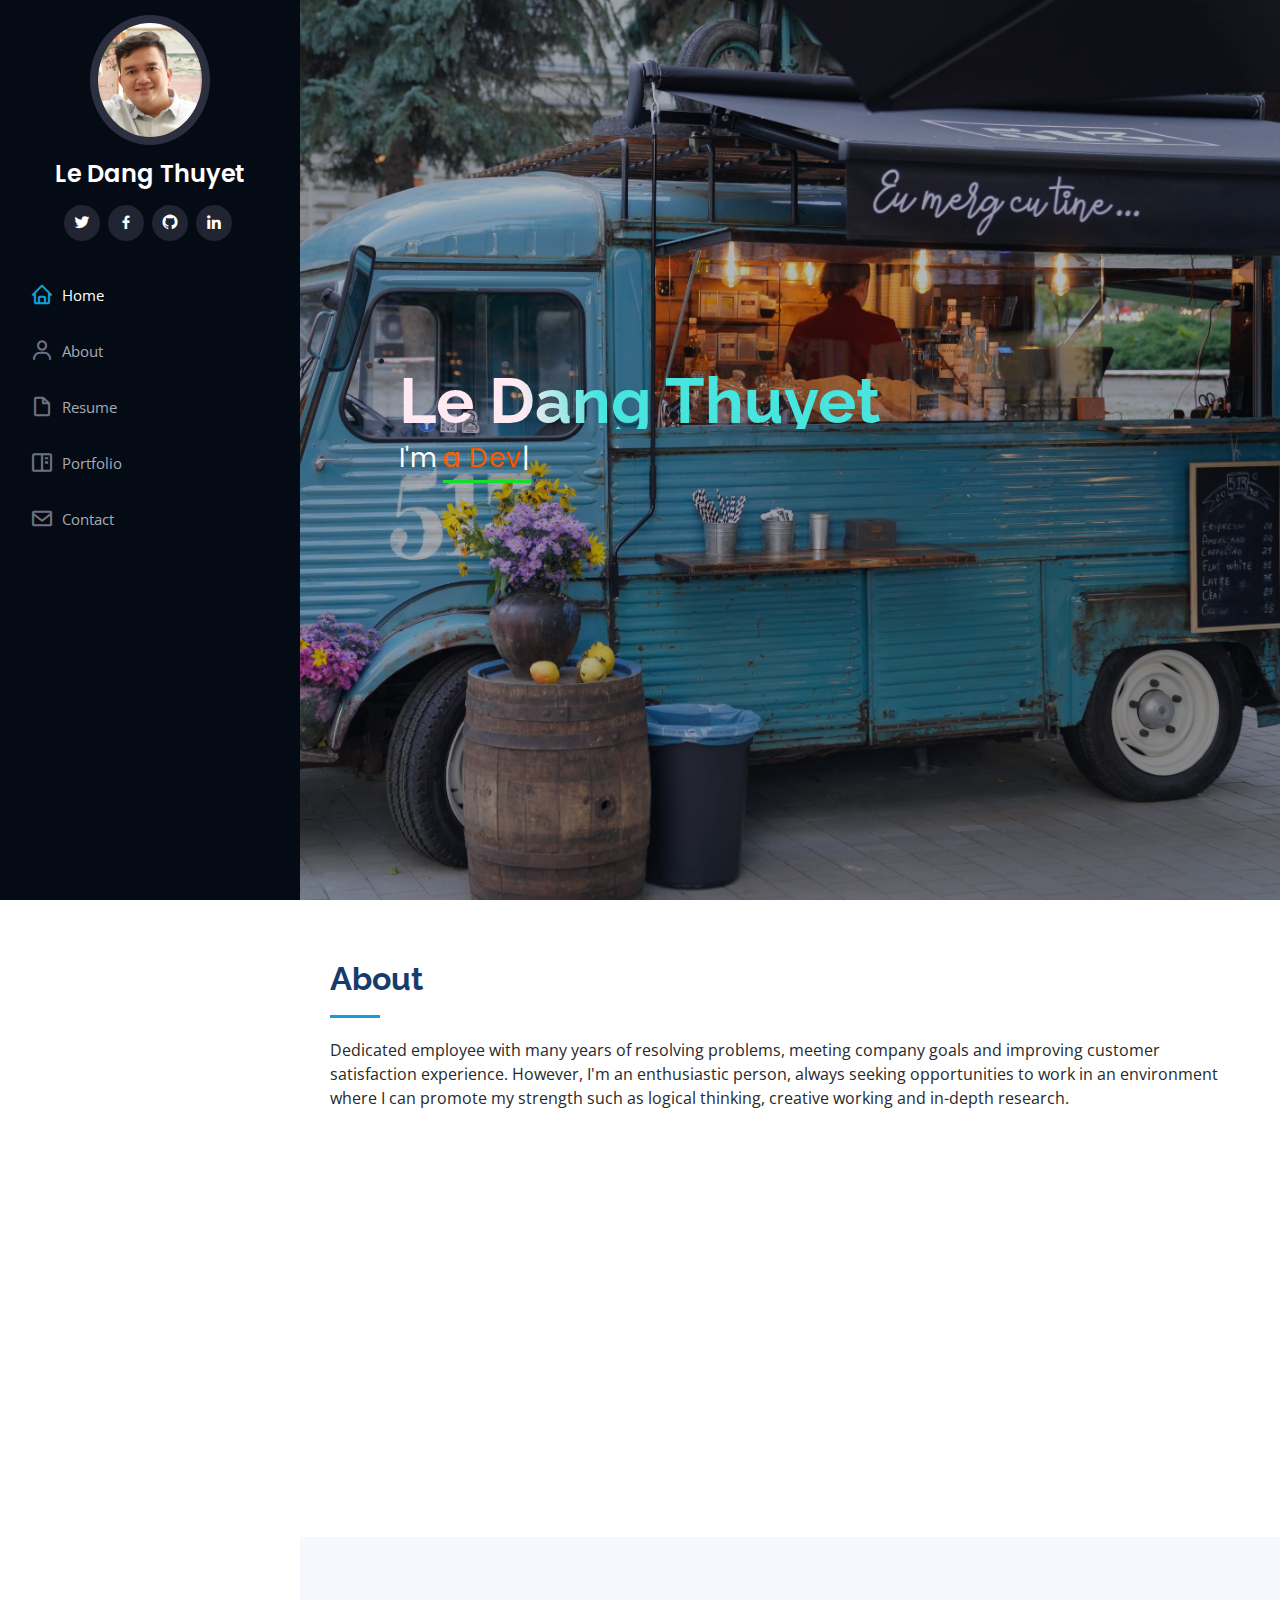
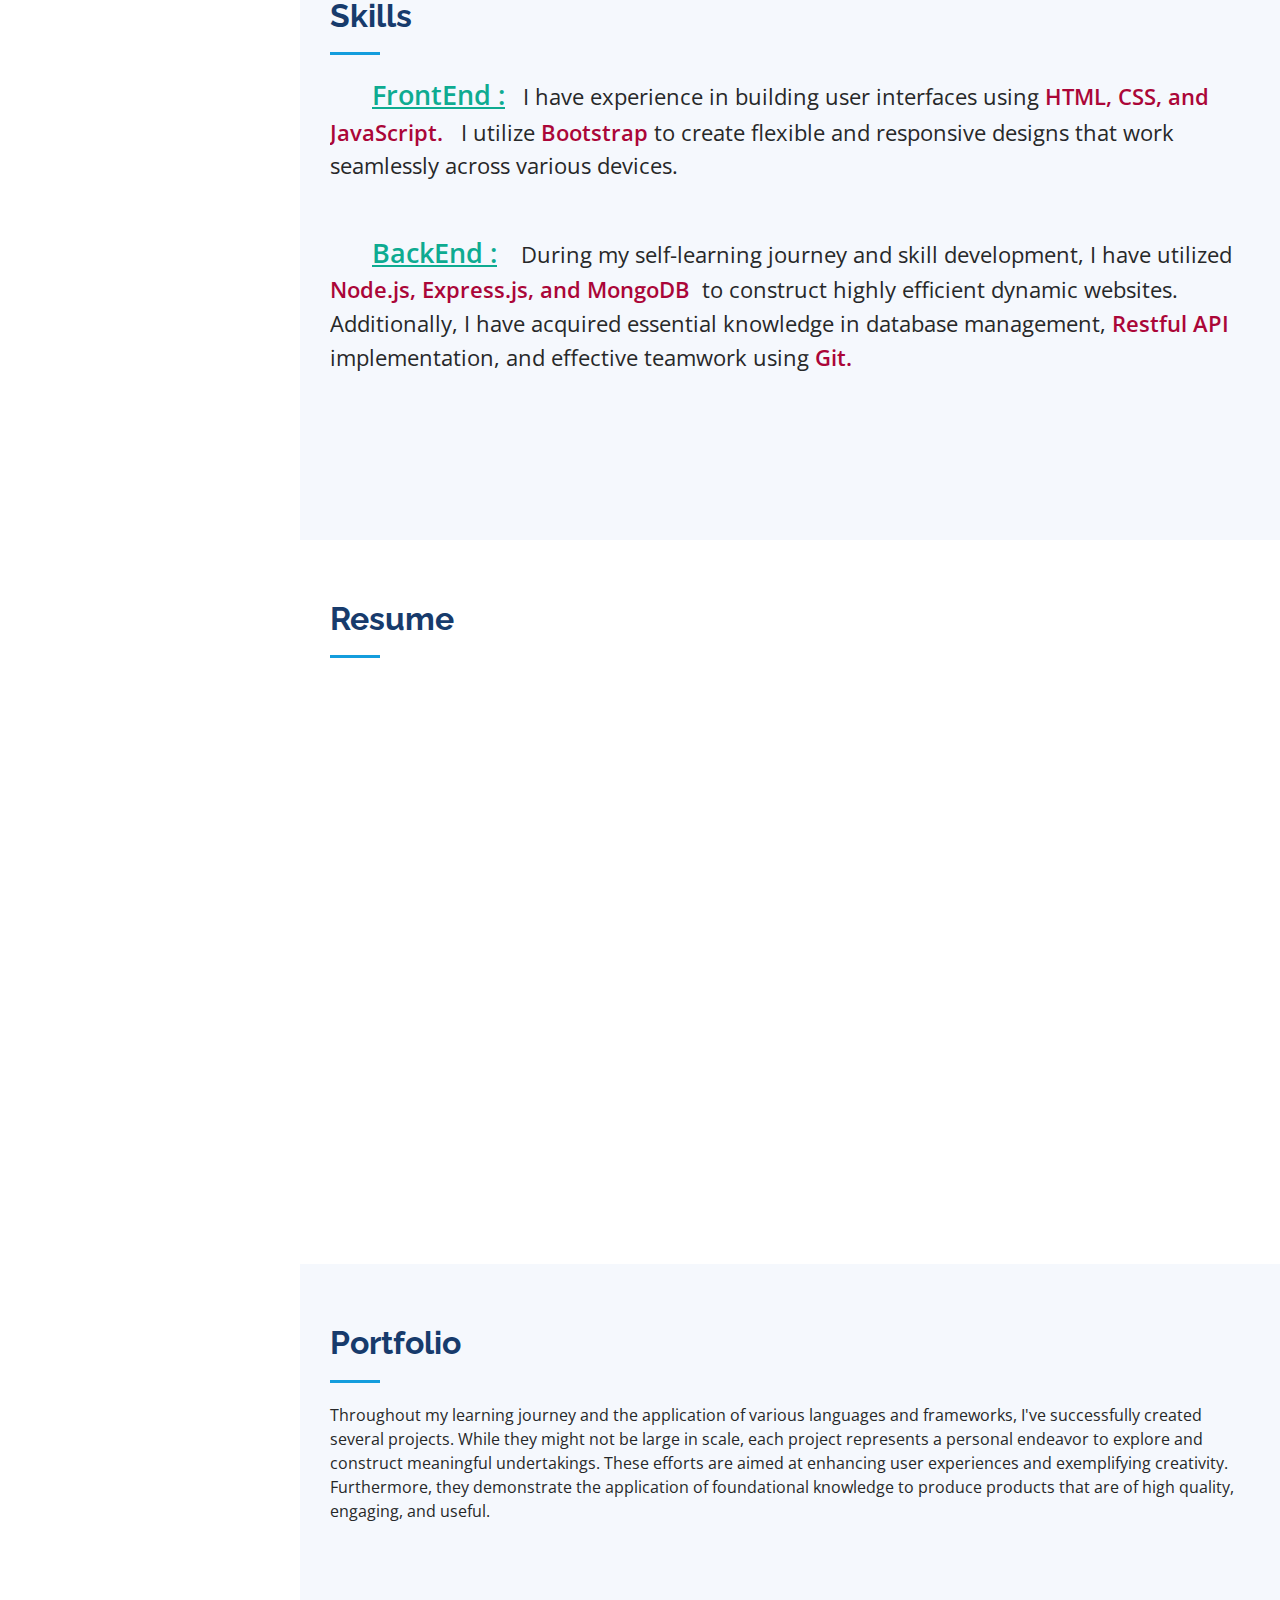
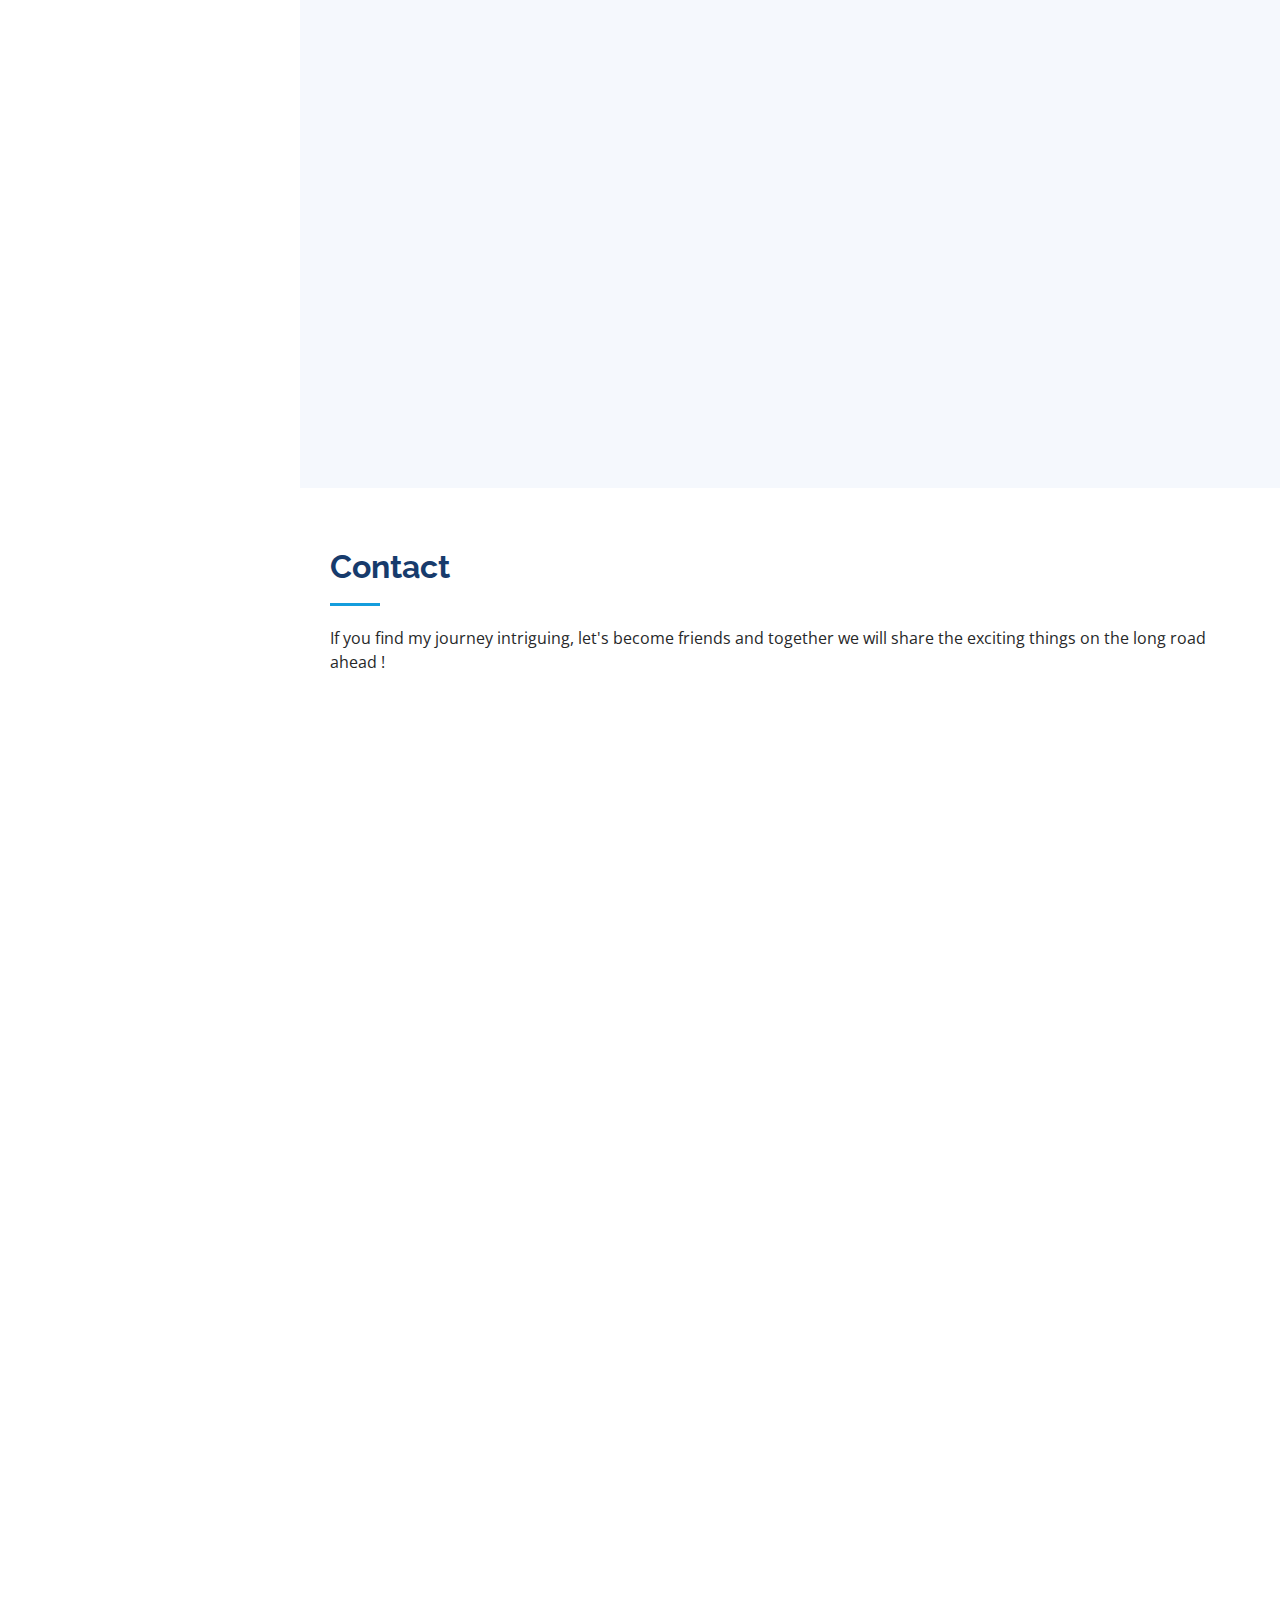
==== index.html @ c0cddb8e "Sửa lại chính tả, format About" ====
<!DOCTYPE html>
<html lang="en">
    <head>
        <meta charset="utf-8" />
        <meta content="width=device-width, initial-scale=1.0" name="viewport" />

        <title>Thuyet Le portfolio</title>
        <meta content="" name="description" />
        <meta content="" name="keywords" />

        <!-- Favicons -->
        <link href="assets/img/favicon.png" rel="icon" />
        <link href="assets/img/apple-touch-icon.png" rel="apple-touch-icon" />

        <!-- Google Fonts -->
        <link
            href="https://fonts.googleapis.com/css?family=Open+Sans:300,300i,400,400i,600,600i,700,700i|Raleway:300,300i,400,400i,500,500i,600,600i,700,700i|Poppins:300,300i,400,400i,500,500i,600,600i,700,700i"
            rel="stylesheet"
        />

        <!-- Vendor CSS Files -->
        <link href="assets/vendor/aos/aos.css" rel="stylesheet" />
        <link
            href="assets/vendor/bootstrap/css/bootstrap.min.css"
            rel="stylesheet"
        />
        <link
            href="assets/vendor/bootstrap-icons/bootstrap-icons.css"
            rel="stylesheet"
        />
        <link
            href="assets/vendor/boxicons/css/boxicons.min.css"
            rel="stylesheet"
        />
        <link
            href="assets/vendor/glightbox/css/glightbox.min.css"
            rel="stylesheet"
        />
        <link
            href="assets/vendor/swiper/swiper-bundle.min.css"
            rel="stylesheet"
        />

        <!-- Template Main CSS File -->
        <link href="assets/css/style.css" rel="stylesheet" />
        <link href="assets/css/addStyle.css" rel="stylesheet" />

        <!-- CSS -->
        <style>           
            .highlight {
                color: rgb(171, 6, 56) !important;
            }
            .highlight-1 {
                color: rgb(14,   171, 145) !important;
                font-size: 1.7rem;
                font-weight: 600;
                text-decoration: underline;
            }
            .highlight-2 {
                color: rgb(14, 171, 145) !important;
                font-weight: 600;
            }
            .title {                
                color: transparent !important;       
                background-color: #ffeaf1 !important; 
                background-image: linear-gradient(78deg, #ffeaf1 26%, #47e5de 42%) !important; 
                background-clip: text !important; 
                -webkit-background-clip: text !important;   
            }
            .sub-title {
                color: #f75802 !important;  
            }           
            y
            
            .reward {
                color: rgb(14, 171, 145) !important;
            }
    
        </style>

        <!-- ===================================================
    </head>

    <body>
        <!- ======= Mobile nav toggle button ======= -->
        <i class="bi bi-list mobile-nav-toggle d-xl-none"></i>

        <!-- ======= Header ======= -->
        <header id="header">
            <div class="d-flex flex-column">
                <div class="profile">
                    <img
                        src="./assets/img/thuyet_avatar.png"
                        alt=""
                        class="img-fluid rounded-circle"
                    />
                    <h1 class="text-light">
                        <a href="index.html">Le Dang Thuyet</a>
                    </h1>
                    <div class="social-links mt-3 text-center">
                        <a href="#" class="twitter"
                            ><i class="bx bxl-twitter"></i
                        ></a>
                        <a href="https://www.facebook.com/ThuyetLeX1bkdn" class="facebook"
                            ><i class="bx bxl-facebook"></i
                        ></a>                       
                        <a href="https://github.com/Thuyetle1993" class="github"
                        > <i class="bx bxl-github"></i>                            
                        </a>

                        <a href="#" class="linkedin"
                            ><i class="bx bxl-linkedin"></i
                        ></a>
                    </div>
                </div>

                <nav id="navbar" class="nav-menu navbar">
                    <ul>
                        <li>
                            <a href="#hero" class="nav-link scrollto active"
                                ><i class="bx bx-home"></i> <span>Home</span></a
                            >
                        </li>
                        <li>
                            <a href="#about" class="nav-link scrollto"
                                ><i class="bx bx-user"></i>
                                <span>About</span></a
                            >
                        </li>
                        <li>
                            <a href="#resume" class="nav-link scrollto"
                                ><i class="bx bx-file-blank"></i>
                                <span>Resume</span></a
                            >
                        </li>
                        <li>
                            <a href="#portfolio" class="nav-link scrollto"
                                ><i class="bx bx-book-content"></i>
                                <span>Portfolio</span></a
                            >
                        </li>
                        <li>
                            <a href="#contact" class="nav-link scrollto"
                                ><i class="bx bx-envelope"></i>
                                <span>Contact</span></a
                            >
                        </li>
                    </ul>
                </nav>
                <!-- .nav-menu -->
            </div>
        </header>
        <!-- End Header -->

        <!-- ======= Hero Section ======= -->
        <section
            id="hero"
            class="d-flex flex-column justify-content-center align-items-center"
        >
            <div class="hero-container" data-aos="fade-in">
                <h1 class="title">Le Dang Thuyet</h1>
                <p>
                    I'm
                    <span
                        class="typed sub-title"
                        data-typed-items="a Developer, an Engineer, an Investor"
                    ></span>
                </p>
            </div>
        </section>
        <!-- End Hero -->

        <main id="main">
            <!-- ======= About Section ======= -->
            <section id="about" class="about">
                <div class="container">
                    <div class="section-title">
                        <h2>About</h2>
                        <p>
                            Dedicated employee with many years of resolving
                            problems, meeting company goals and improving
                            customer satisfaction experience. However, I'm an
                            enthusiastic person, always seeking opportunities to
                            work in an environment where I can promote my
                            strength such as logical thinking, creative working
                            and in-depth research.
                        </p>
                    </div>

                    <div class="row">
                        <div class="col-lg-4" data-aos="fade-right">
                            <img
                                src="./assets/img/thuyet_avar3.jpg"
                                class="img-fluid"
                                alt=""
                            />
                        </div>
                        <div
                            class="col-lg-8 pt-4 pt-lg-0 content"
                            data-aos="fade-left"
                        >
                            <h3>Web Developer</h3>                            
                            <div class="row">
                                <div class="col-lg-6">
                                    <ul>
                                        <li>
                                            <i class="bi bi-chevron-right"></i>
                                            <strong>Birthday:</strong>
                                            <span>25 February 1993</span>
                                        </li>                                       
                                        <li>
                                            <i class="bi bi-chevron-right"></i>
                                            <strong>Phone:</strong>
                                            <span>+84 793668533</span>
                                        </li>
                                        <li>
                                            <i class="bi bi-chevron-right"></i>
                                            <strong>City:</strong>
                                            <span>Da Nang, Vietnam</span>
                                        </li>
                                    </ul>
                                </div>
                                <div class="col-lg-6">
                                    <ul>
                                        <li>
                                            <i class="bi bi-chevron-right"></i>
                                            <strong>Age:</strong>
                                            <span>30</span>
                                        </li>
                                        <li>
                                            <i class="bi bi-chevron-right"></i>
                                            <strong>Degree:</strong>
                                            <span>Engineer</span>
                                        </li>
                                        <li>
                                            <i class="bi bi-chevron-right"></i>
                                            <strong>Email</strong>
                                            <span>ledangthuyet@gmail.com</span>
                                        </li>                                        
                                    </ul>
                                </div>
                            </div>
                            <p>                                   
                                <span class="long-space"></span> I am a web programmer with creative skills and solid expertise. I have built numerous visually appealing and interactive web projects using HTML, CSS, JavaScript, and frameworks like Bootstrap. I also have experience with Node with ExpressJs in the MVC architecture  to construct backend systems. I prioritize user experience, performance, and security. Additionally, I possess teamwork abilities, logical thinking, and problem-solving skills
                            </p>                           
                        </div>
                    </div>
                </div>
            </section>
            <!-- End About Section -->           

            <!-- ======= Skills Section ======= -->
            <section id="skills" class="skills section-bg">
                <div class="container">
                    <div class="section-title">
                        <h2>Skills</h2>
                        <pre class="paragraph">       <span class="highlight-1">FrontEnd :</span>   I have experience in building user interfaces using <span class="highlight">HTML, CSS, and JavaScript.</span>   I utilize <span class="highlight">Bootstrap</span> to create flexible and responsive designs that work seamlessly across various devices.
                        </pre>
                        <div></div>
                        <pre class="paragraph">       <span class="highlight-1">BackEnd :</span>    During my self-learning journey and skill development, I have utilized <span class="highlight">Node.js, Express.js, and MongoDB</span>  to construct highly efficient dynamic websites. Additionally, I have acquired essential knowledge in database management, <span class="highlight">Restful API</span> implementation, and effective teamwork using <span class="highlight">Git.</span>
                        </pre>
                    </div>
                    <div class="row skills-content">
                        <div class="col-lg-12 d-flex justify-content-center " data-aos="fade-up">
                            <div class="col-md-10 col-lg-12 d-flex justify-content-center gap-3"><a href="https://www.cprogramming.com/" target="_blank" rel="noreferrer"> <img src="https://raw.githubusercontent.com/devicons/devicon/master/icons/c/c-original.svg" alt="c" width="40" height="40"/> </a> <a href="https://www.w3schools.com/css/" target="_blank" rel="noreferrer"> <img src="https://raw.githubusercontent.com/devicons/devicon/master/icons/css3/css3-original-wordmark.svg" alt="css3" width="40" height="40"/> </a> <a href="https://www.w3.org/html/" target="_blank" rel="noreferrer"> <img src="https://raw.githubusercontent.com/devicons/devicon/master/icons/html5/html5-original-wordmark.svg" alt="html5" width="40" height="40"/> </a> <a href="https://developer.mozilla.org/en-US/docs/Web/JavaScript" target="_blank" rel="noreferrer"> <img src="https://raw.githubusercontent.com/devicons/devicon/master/icons/javascript/javascript-original.svg" alt="javascript" width="40" height="40"/> </a> <a href="https://www.mongodb.com/" target="_blank" rel="noreferrer"> <img src="https://raw.githubusercontent.com/devicons/devicon/master/icons/mongodb/mongodb-original-wordmark.svg" alt="mongodb" width="40" height="40"/> </a> <a href="https://nodejs.org" target="_blank" rel="noreferrer"> <img src="https://raw.githubusercontent.com/devicons/devicon/master/icons/nodejs/nodejs-original-wordmark.svg" alt="nodejs" width="40" height="40"/> </a> <a href="https://www.python.org" target="_blank" rel="noreferrer"> <img src="https://raw.githubusercontent.com/devicons/devicon/master/icons/python/python-original.svg" alt="python" width="40" height="40"/> </a> <a href="https://www.typescriptlang.org/" target="_blank" rel="noreferrer"> <img src="https://raw.githubusercontent.com/devicons/devicon/master/icons/typescript/typescript-original.svg" alt="typescript" width="40" height="40"/> </a>    </div>                        
                             
                        </div>
                    </div>                    
                </div>
            </section>
            <!-- End Skills Section -->

            <!-- ======= Resume Section ======= -->
            <section id="resume" class="resume">
                <div class="container">
                    <div class="section-title">
                        <h2>Resume</h2>                        
                    </div>

                    <div class="row">
                        <div class="col-lg-6" data-aos="fade-up">
                            <h3 class="resume-title">Sumary</h3>                         

                            <h3 class="resume-title">Education</h3>
                            <div class="resume-item">
                                <h4>
                                    Civil Engineering Degree.
                                </h4>
                                <h5>2011 - 2016</h5>
                                <p>
                                    <em
                                        >Danang University of Technology, Danang, Vietnam</em
                                    >
                                </p>
                                <p>
                                    Completed the Bachelor's program in Civil Engineering with a <span class="highlight">GPA : 3.2/4</span> , achieving a Good ranking.
                                </p>
                            </div>
                            <div class="resume-item">
                                <h4>
                                    English :  Equivalent to <span class="highlight-2">TOEIC Band Score 700.</span>
                                </h4>                   
                            </div>
                        </div>
                        <div
                            class="col-lg-6"
                            data-aos="fade-up"
                            data-aos-delay="100"
                        >
                            <h3 class="resume-title">
                                Professional Experience
                            </h3>
                            <div class="resume-item">
                                <h4>Senior Building Engineer Supervisor.</h4>
                                <h5>Hoiana Resort and Hotels.</h5>
                                <h5>2019 - Present</h5>
                                <p><em>Hoian, Quang Nam </em></p>
                                <ul>
                                    <li>
                                        Job position : Team Leader
                                    </li>
                                    <li>
                                        Size of members : Team leader: 1, Members : 6.
                                    <li>
                                        Reducing the operation cost ( manpower, materials), saving for hotels hundreds milions VND a year.
                                    </li>                                    
                                </ul>
                            </div>
                            <div class="resume-item">
                                <h4 class="reward">Honors & Awards</h4>                                
                                <ul>
                                    <li>
                                        <span class="highlight-2">Hoiana - 2020</span> : Employee of the Year - Engineer Department.
                                    </li>
                                    <li>
                                        <span class="highlight-2">FDC - CTC group - 2012</span>  : Best Employee of the Year - Equipment Department.
                                    </li>
                                                                      
                                </ul>
                            </div>
                                                        
                        </div>
                    </div>
                </div>
            </section>
            <!-- End Resume Section -->

            <!-- ======= Portfolio Section ======= -->
            <section id="portfolio" class="portfolio section-bg">
                <div class="container">
                    <div class="section-title">
                        <h2>Portfolio</h2>
                        <p>                            
                            Throughout my learning journey and the application of various languages and frameworks, I've successfully created several projects. While they might not be large in scale, each project represents a personal endeavor to explore and construct meaningful undertakings. These efforts are aimed at enhancing user experiences and exemplifying creativity. Furthermore, they demonstrate the application of foundational knowledge to produce products that are of high quality, engaging, and useful.
                        </p>
                    </div>

                    <div class="row" data-aos="fade-up">
                        <div class="col-lg-12 d-flex justify-content-center">
                            <ul id="portfolio-flters">
                                <li data-filter="*" class="filter-active">
                                    All
                                </li>
                                <li data-filter=".filter-web">Web</li>
                                <li data-filter=".filter-app">App</li>                                
                            </ul>
                        </div>
                    </div>
                    <!-- ==== Các dự án =====-->

                    <div
                        class="row portfolio-container"
                        data-aos="fade-up"
                        data-aos-delay="100"
                    >                       
                        <!-- ==== Web =====-->
                        <!-- ==== My Courses =====-->
                        <div
                            class="col-lg-4 col-md-6 portfolio-item filter-web"
                        >
                            <div class="portfolio-wrap">
                                <img
                                    src="./assets/img/portfolio/myCoures_1.png"
                                    class="img-fluid"
                                    alt="myCourses"
                                />
                                <div class="portfolio-links">
                                    <a
                                        href="./assets/img/portfolio/myCoures_1.png"
                                        data-gallery="portfolioGallery"
                                        class="portfolio-lightbox"
                                        title="My Courses"
                                        ><i class="bx bx-plus"></i
                                    ></a>
                                    <a
                                        href="./portfolio/myCourses.html"
                                        title="More Details"
                                        ><i class="bx bx-link"></i
                                    ></a>
                                </div>
                            </div>
                        </div>
                        <!-- ==== My Landing Page =====-->
                        <div
                            class="col-lg-4 col-md-6 portfolio-item filter-web"
                        >
                            <div class="portfolio-wrap">
                                <img
                                    src="./assets/img/portfolio/Landingpage_1.png"
                                    class="img-fluid"
                                    alt=""
                                />
                                <div class="portfolio-links">
                                    <a
                                        href="./assets/img/portfolio/Landingpage_1.png"
                                        data-gallery="portfolioGallery"
                                        class="portfolio-lightbox"
                                        title="My Landing Page"
                                        ><i class="bx bx-plus"></i
                                    ></a>
                                    <a
                                        href="./portfolio/landing_page.html"
                                        title="More Details"
                                        ><i class="bx bx-link"></i
                                    ></a>
                                </div>
                            </div>
                        </div>
                      
                        <!-- ==== My Portfolio =====-->
                        <div
                            class="col-lg-4 col-md-6 portfolio-item filter-web"
                        >
                            <div class="portfolio-wrap">
                                <img
                                    src="./assets/img/portfolio/Portfolio_thumb.png" 
                                    class="img-fluid"
                                    alt=""
                                />
                                <div class="portfolio-links">
                                    <a
                                        href="./assets/img/portfolio/Portfolio_thumb.png"
                                        data-gallery="portfolioGallery"
                                        class="portfolio-lightbox"
                                        title="My Portfolio"
                                        ><i class="bx bx-plus"></i
                                    ></a>
                                    <a
                                        href="./portfolio/myCV.html"
                                        title="More Details"
                                        ><i class="bx bx-link"></i
                                    ></a>
                                </div>
                            </div>
                        </div>                     

                        <!-- ==== Solar System =====-->                        
                        <div
                            class="col-lg-4 col-md-6 portfolio-item filter-web"
                        >
                            <div class="portfolio-wrap">
                                <img
                                    src="./assets/img/portfolio/solar_cover.png"
                                    class="img-fluid"
                                    alt=""
                                />
                                <div class="portfolio-links">
                                    <a
                                        href="./assets/img/portfolio/solar_2.png"
                                        data-gallery="portfolioGallery"
                                        class="portfolio-lightbox"
                                        title="Solar System"
                                        ><i class="bx bx-plus"></i
                                    ></a>
                                    <a
                                        href="./portfolio/solar_system.html"
                                        title="Solar System"
                                        ><i class="bx bx-link"></i
                                    ></a>
                                </div>
                            </div>
                        </div>

                                                     
                    </div>
                </div>
            </section>
            <!-- End Portfolio Section -->           

            <!-- ======= Contact Section ======= -->
            <section id="contact" class="contact">
                <div class="container">
                    <div class="section-title">
                        <h2>Contact</h2>
                        <p>
                            If you find my journey intriguing, let's become friends and together
                            we will share the exciting things on the long road ahead !
                        </p>
                    </div>

                    <div class="row" data-aos="fade-in">
                        <div class="col-lg-5 d-flex align-items-stretch">
                            <div class="info">
                                <div class="address">
                                    <i class="bi bi-geo-alt"></i>
                                    <h4>Location:</h4>
                                    <p>Cam Le, Da Nang, Viet nam</p>
                                </div>

                                <div class="email">
                                    <i class="bi bi-envelope"></i>
                                    <h4>Email:</h4>
                                    <p>ledangthuyet@gmail.com</p>
                                </div>

                                <div class="phone">
                                    <i class="bi bi-phone"></i>
                                    <h4>Call:</h4>
                                    <p>+84 822 660 358</p>
                                </div>

                                <iframe src="https://www.google.com/maps/embed?pb=!1m18!1m12!1m3!1d3834.0669583199488!2d108.1788734!3d16.0620148!2m3!1f0!2f0!3f0!3m2!1i1024!2i768!4f13.1!3m3!1m2!1s0x3142190356264cd7%3A0xc87deefcb21b78ae!2zTmfDoyBCYSBIdeG6vywgxJDDoCBO4bq1bmcgNTUwMDAw!5e0!3m2!1svi!2s!4v1693324533811!5m2!1svi!2s" width="600" height="450" style="border:0;" allowfullscreen="" loading="lazy" referrerpolicy="no-referrer-when-downgrade"></iframe>
                            </div>
                        </div>

                        <div
                            class="col-lg-7 mt-5 mt-lg-0 d-flex align-items-stretch"
                        >
                            <form
                                action="forms/contact.php"
                                method="post"
                                role="form"
                                class="php-email-form"
                            >
                                <div class="row">
                                    <div class="form-group col-md-6">
                                        <label for="name">Your Name</label>
                                        <input
                                            type="text"
                                            name="name"
                                            class="form-control"
                                            id="name"
                                            required
                                        />
                                    </div>
                                    <div class="form-group col-md-6">
                                        <label for="name">Your Email</label>
                                        <input
                                            type="email"
                                            class="form-control"
                                            name="email"
                                            id="email"
                                            required
                                        />
                                    </div>
                                </div>
                                <div class="form-group">
                                    <label for="name">Subject</label>
                                    <input
                                        type="text"
                                        class="form-control"
                                        name="subject"
                                        id="subject"
                                        required
                                    />
                                </div>
                                <div class="form-group">
                                    <label for="name">Message</label>
                                    <textarea
                                        class="form-control"
                                        name="message"
                                        rows="10"
                                        required
                                    ></textarea>
                                </div>
                                <div class="my-3">
                                    <div class="loading">Loading</div>
                                    <div class="error-message"></div>
                                    <div class="sent-message">
                                        Your message has been sent. Thank you!
                                    </div>
                                </div>
                                <div class="text-center">
                                    <button type="submit">Send Message</button>
                                </div>
                            </form>
                        </div>
                    </div>
                </div>
            </section>
            <!-- End Contact Section -->
        </main>
        <!-- End #main -->

        <!-- ======= Footer ======= -->
        <footer id="footer">
            <div class="container">                
            </div>
        </footer>
        <!-- End  Footer -->
        <!-- End #main -->
        <a
        href="#"
        class="back-to-top d-flex align-items-center justify-content-center"
        ><i class="bi bi-arrow-up-short"></i
        ></a>

        <!-- Vendor JS Files -->
        <script src="assets/vendor/purecounter/purecounter_vanilla.js"></script>
        <script src="assets/vendor/aos/aos.js"></script>
        <script src="assets/vendor/bootstrap/js/bootstrap.bundle.min.js"></script>
        <script src="assets/vendor/glightbox/js/glightbox.min.js"></script>
        <script src="assets/vendor/isotope-layout/isotope.pkgd.min.js"></script>
        <script src="assets/vendor/swiper/swiper-bundle.min.js"></script>
        <script src="assets/vendor/typed.js/typed.umd.js"></script>
        <script src="assets/vendor/waypoints/noframework.waypoints.js"></script>
        <script src="assets/vendor/php-email-form/validate.js"></script>

        <!-- Template Main JS File -->
        <script src="assets/js/main.js"></script>
    </body>
</html>
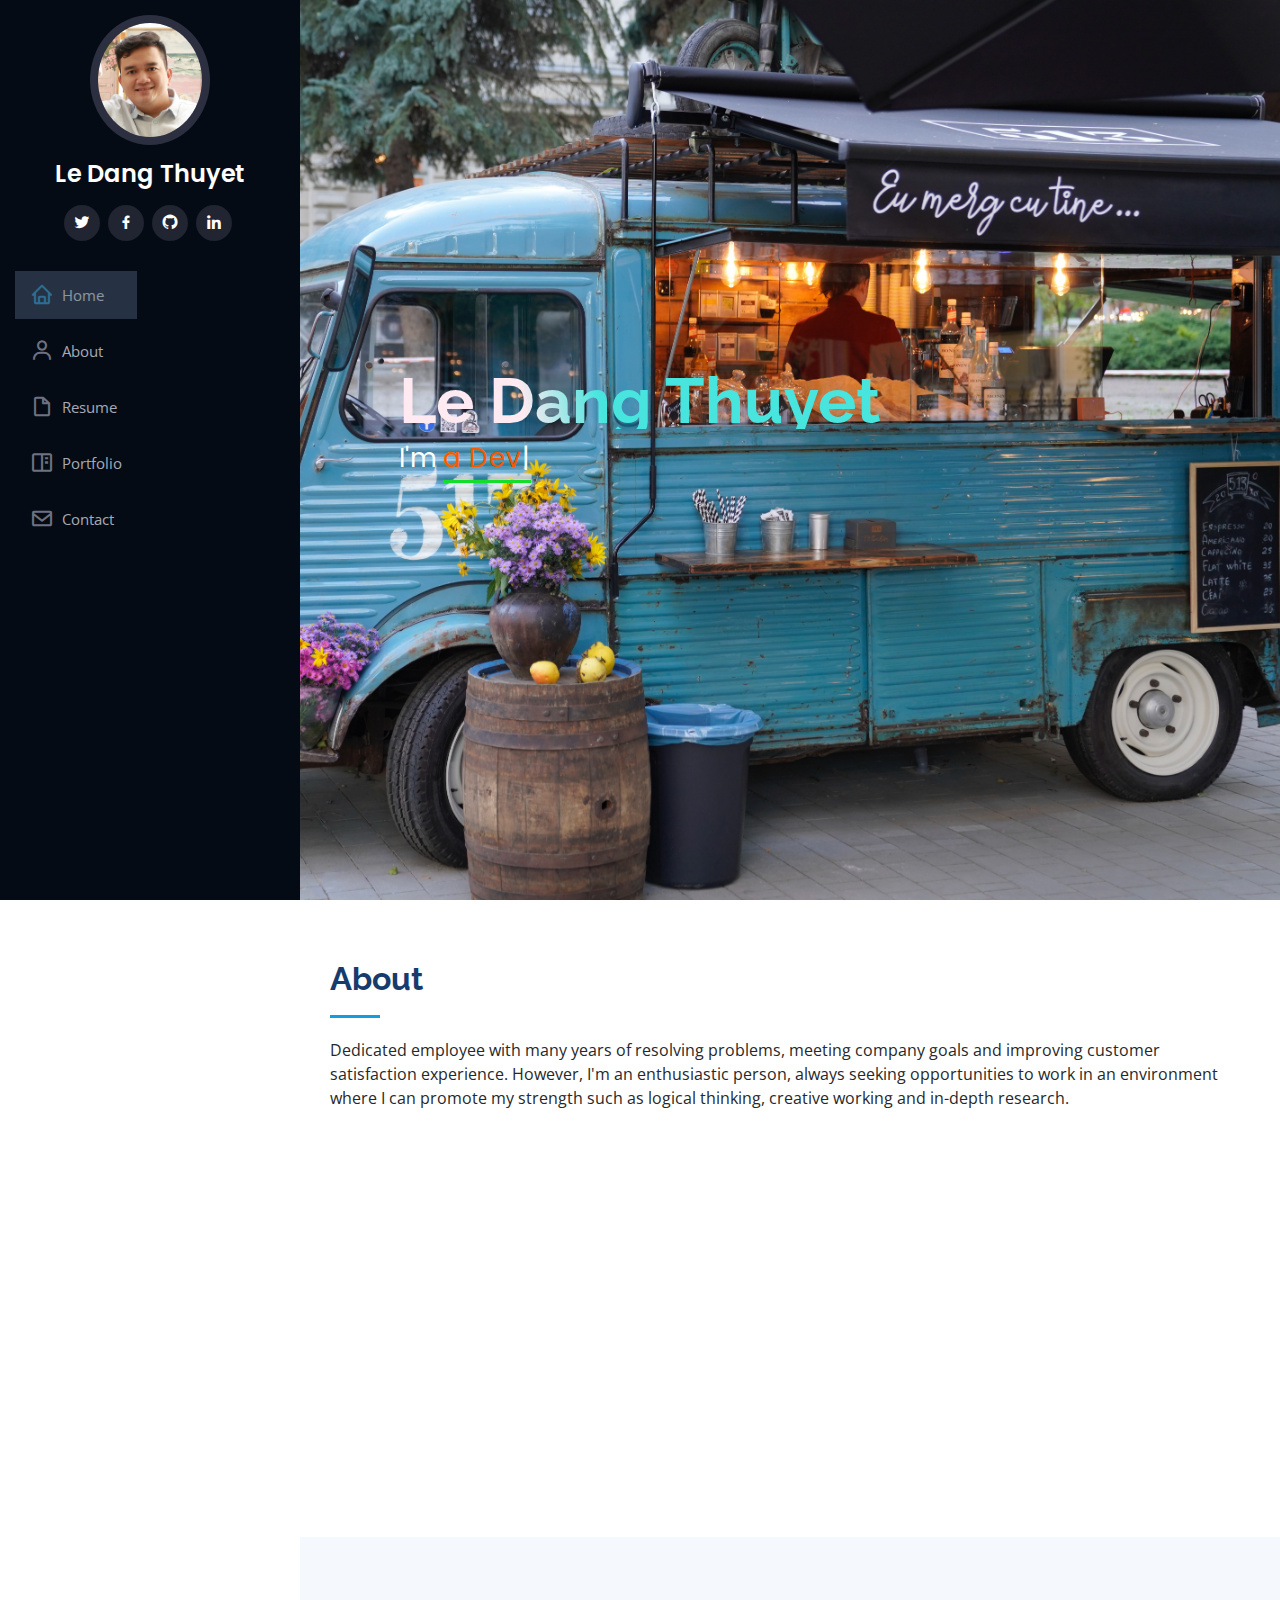
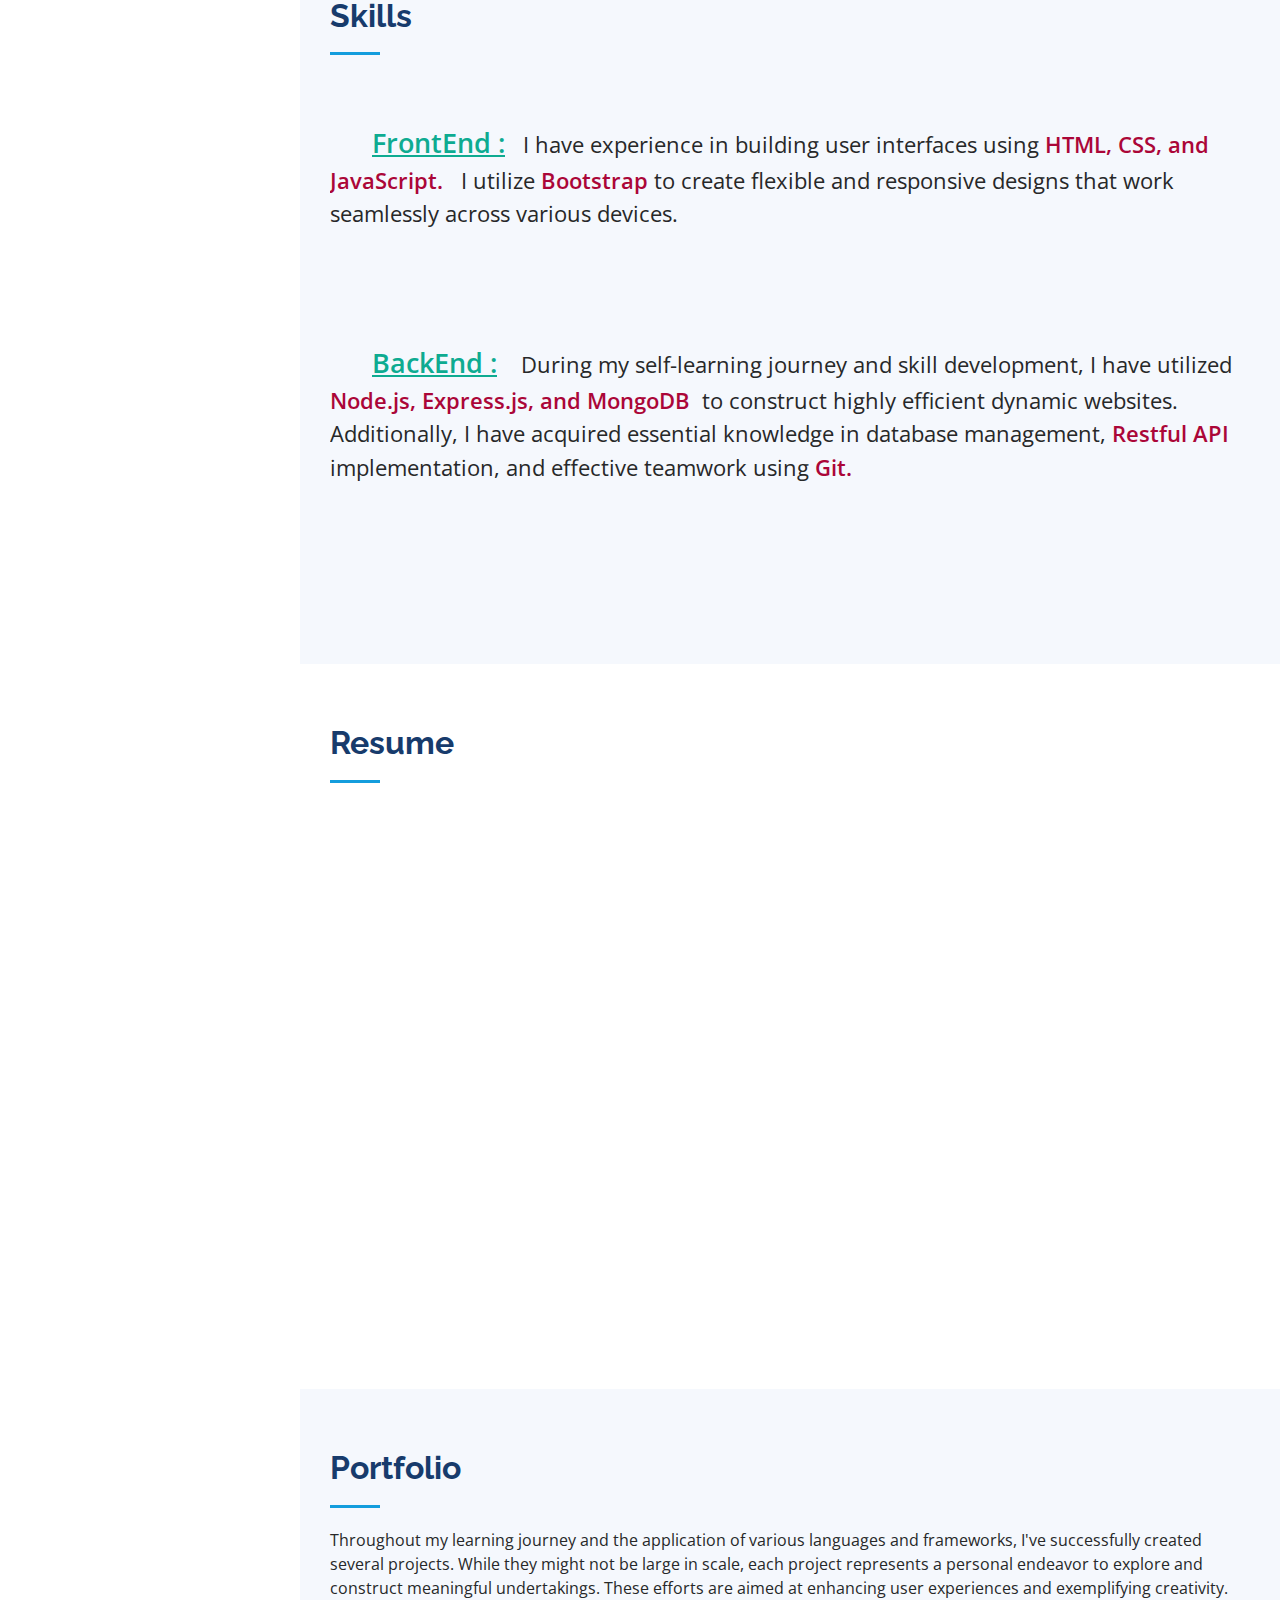
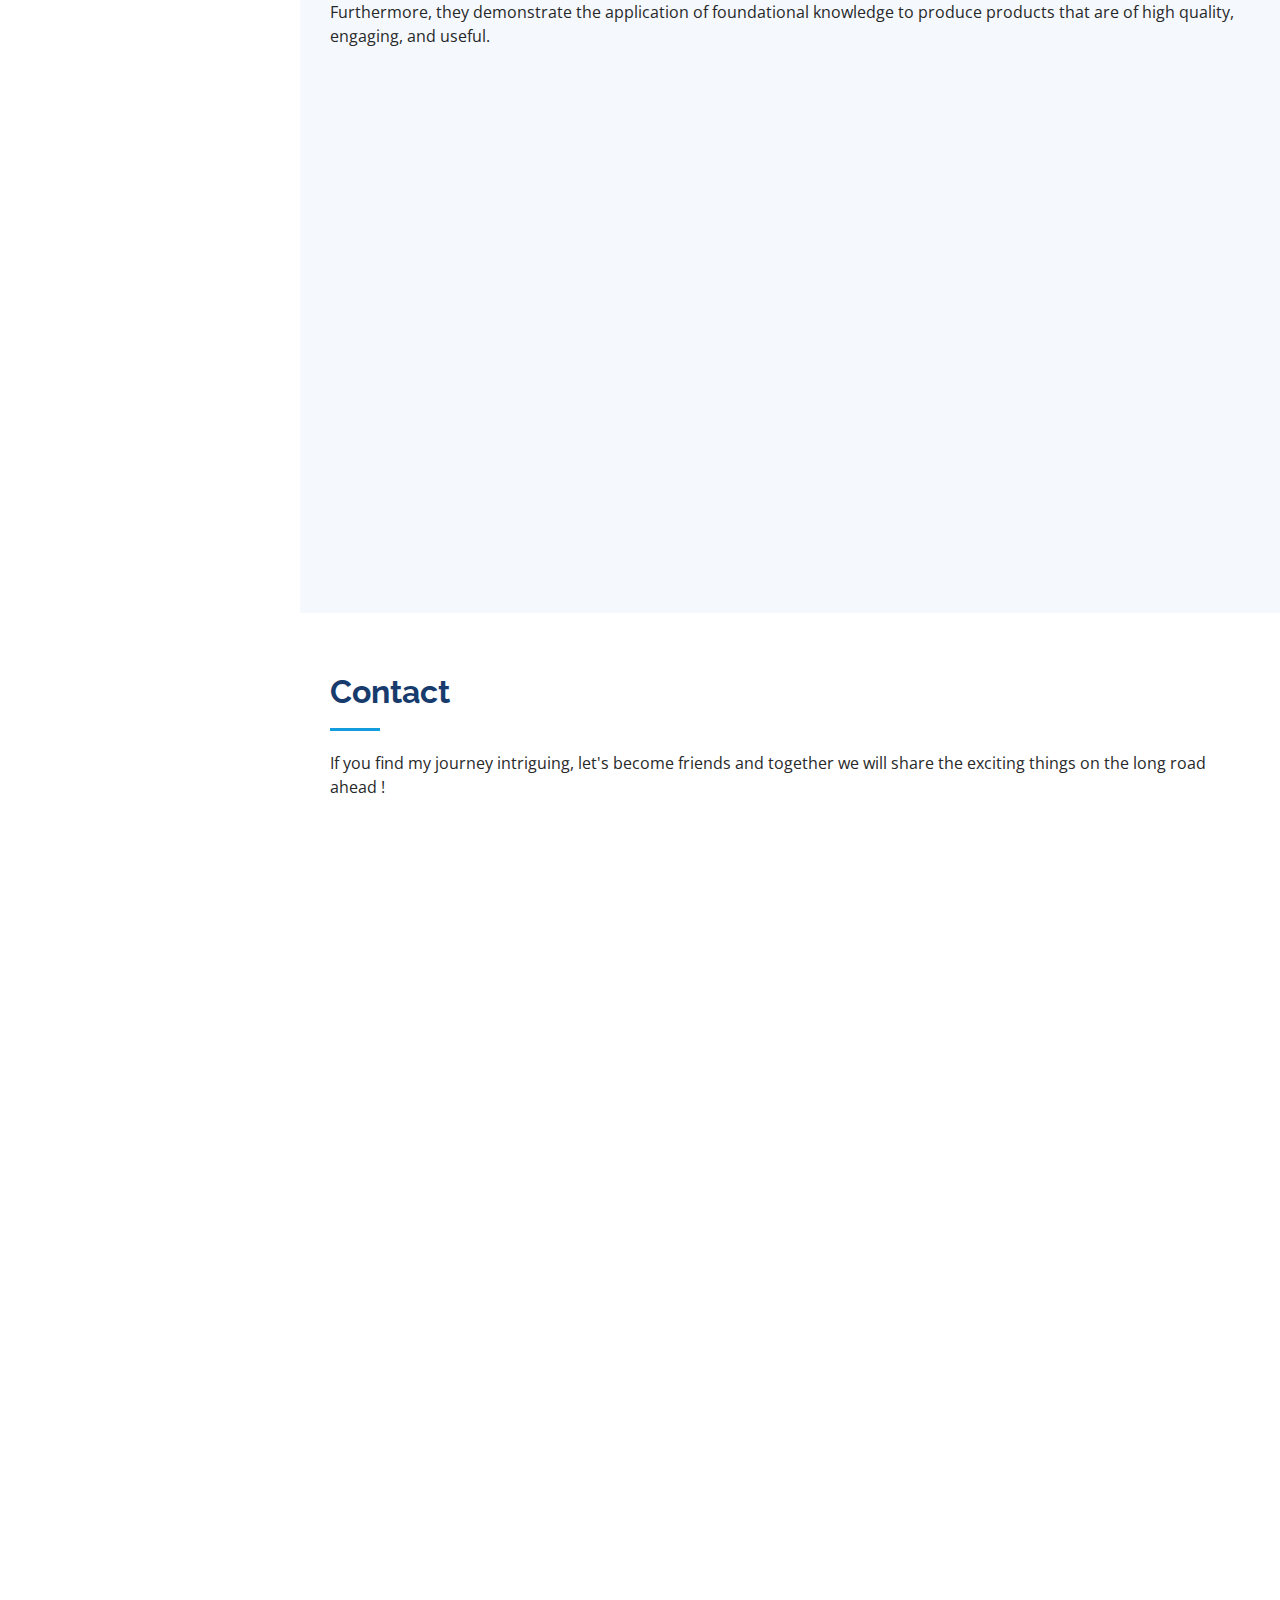
==== commit a14f5ef2: "Chinh lai hieu ung Hero" ====
--- a/index.html
+++ b/index.html
@@ -158,15 +158,15 @@
             class="d-flex flex-column justify-content-center align-items-center"
         >
             <div class="hero-container" data-aos="fade-in">
-                <h1 class="title">Le Dang Thuyet</h1>
-                <p>
+                <h1 class="title highlight-text">Le Dang Thuyet</h1>
+                <p class="highlight-text">
                     I'm
                     <span
                         class="typed sub-title"
                         data-typed-items="a Developer, an Engineer, an Investor"
                     ></span>
-                </p>
-            </div>
+                </p>                
+            </div>            
         </section>
         <!-- End Hero -->
 
@@ -254,11 +254,12 @@
                 <div class="container">
                     <div class="section-title">
                         <h2>Skills</h2>
-                        <pre class="paragraph">       <span class="highlight-1">FrontEnd :</span>   I have experience in building user interfaces using <span class="highlight">HTML, CSS, and JavaScript.</span>   I utilize <span class="highlight">Bootstrap</span> to create flexible and responsive designs that work seamlessly across various devices.
-                        </pre>
-                        <div></div>
-                        <pre class="paragraph">       <span class="highlight-1">BackEnd :</span>    During my self-learning journey and skill development, I have utilized <span class="highlight">Node.js, Express.js, and MongoDB</span>  to construct highly efficient dynamic websites. Additionally, I have acquired essential knowledge in database management, <span class="highlight">Restful API</span> implementation, and effective teamwork using <span class="highlight">Git.</span>
-                        </pre>
+                        <div class="para-block">
+                            <pre class="paragraph">       <span class="highlight-1">FrontEnd :</span>   I have experience in building user interfaces using <span class="highlight">HTML, CSS, and JavaScript.</span>   I utilize <span class="highlight">Bootstrap</span> to create flexible and responsive designs that work seamlessly across various devices.</pre>                            
+                        </div>                        
+                        <div class="para-block">
+                            <pre class="paragraph">       <span class="highlight-1">BackEnd :</span>    During my self-learning journey and skill development, I have utilized <span class="highlight">Node.js, Express.js, and MongoDB</span>  to construct highly efficient dynamic websites. Additionally, I have acquired essential knowledge in database management, <span class="highlight">Restful API</span> implementation, and effective teamwork using <span class="highlight">Git.</span></pre>                            
+                        </div>
                     </div>
                     <div class="row skills-content">
                         <div class="col-lg-12 d-flex justify-content-center " data-aos="fade-up">
--- a/assets/css/style.css
+++ b/assets/css/style.css
@@ -18,7 +18,6 @@
     font-size: 1.4rem;
     font-weight: 400;
     color: #272829;
-    white-space: pre-wrap;
 }
 
 a {
@@ -245,23 +244,34 @@
 /*--------------------------------------------------------------
 # Hero Section
 --------------------------------------------------------------*/
+/* ===== Highligh Text  ==== */
 #hero {
+    position: relative;
     width: 100%;
     height: 100vh;
     background: url("../img/coffe_car.jpg") top center;
     background-size: cover;
 }
-
-#hero:before {
+.active::before {
     content: "";
-    background: rgba(5, 13, 24, 0.3);
     position: absolute;
     bottom: 0;
     top: 0;
     left: 0;
-    right: 0;
+    width: 100%;
+    height: 100%;
+    opacity: 0.8 !important;
+    pointer-events: none;
+    background: rgba(62, 77, 98, 0.75) !important;
+    /* transition: opacity .9s ease-in !important; */
+    transition: opacity 2s cubic-bezier(0.25, 0.1, 0.25, 1) !important;
+}
+
+.highlight-text {
+    position: relative;
     z-index: 1;
 }
+/* ===== Highligh Text END ==== */
 
 #hero .hero-container {
     position: relative;
--- a/assets/css/addStyle.css
+++ b/assets/css/addStyle.css
@@ -1,5 +1,9 @@
 .btn-modify:hover {
-    background-image: linear-gradient(110deg, #16a085 30%, #3ba5d3 70% ) !important;
+    background-image: linear-gradient(
+        110deg,
+        #16a085 30%,
+        #3ba5d3 70%
+    ) !important;
     color: #fff;
     border: #16a085 solid 2px;
 }
@@ -9,7 +13,7 @@
     font-weight: 500 !important;
 }
 .long-space {
-    margin-left: 50px; 
+    margin-left: 50px;
     display: inline-block;
     color: rgb(14, 171, 145) !important;
     font-size: 1.5rem;
@@ -42,6 +46,15 @@
     background-clip: text !important;
     -webkit-background-clip: text !important;
 }
+.para-block {
+    width: 100%;
+    white-space: pre;
+    word-wrap: break-word;
+    overflow-wrap: break-word;
+}
 .paragraph {
     white-space: pre-wrap;
-}+    
+}
+
+
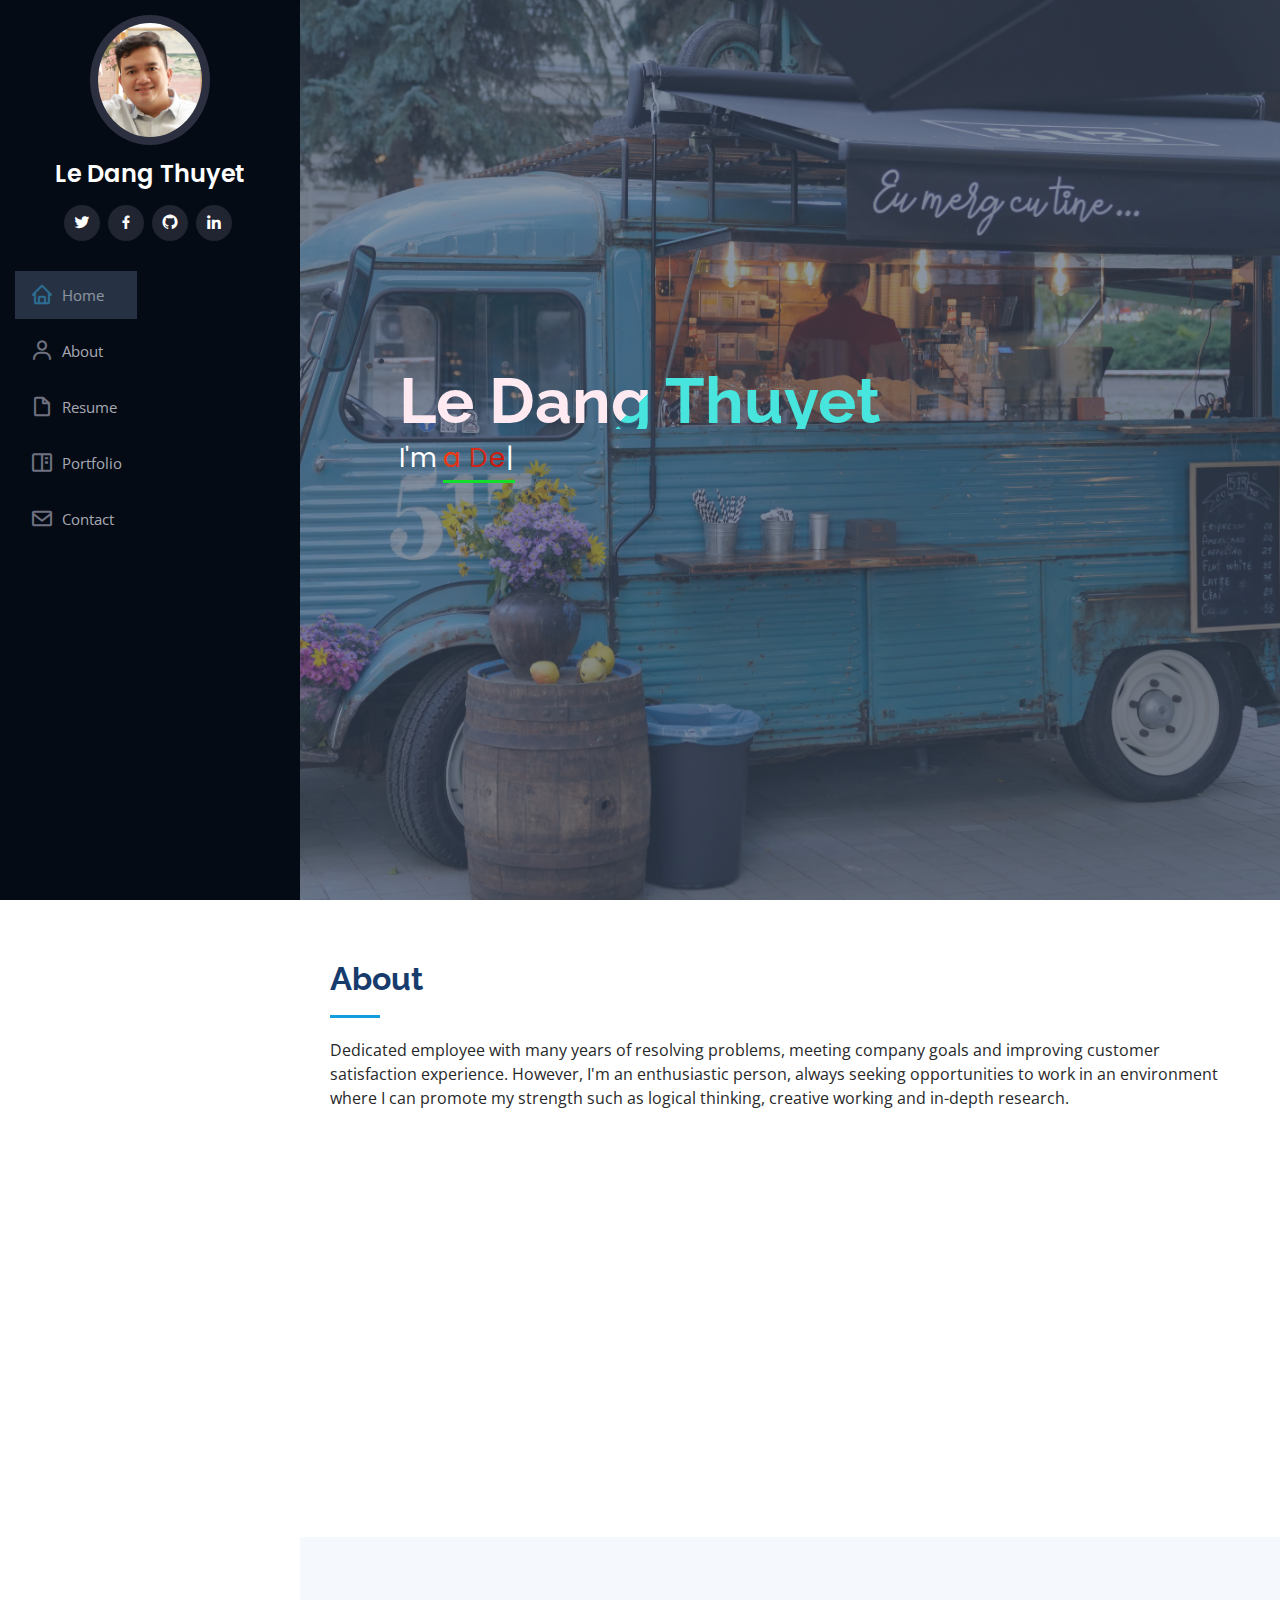
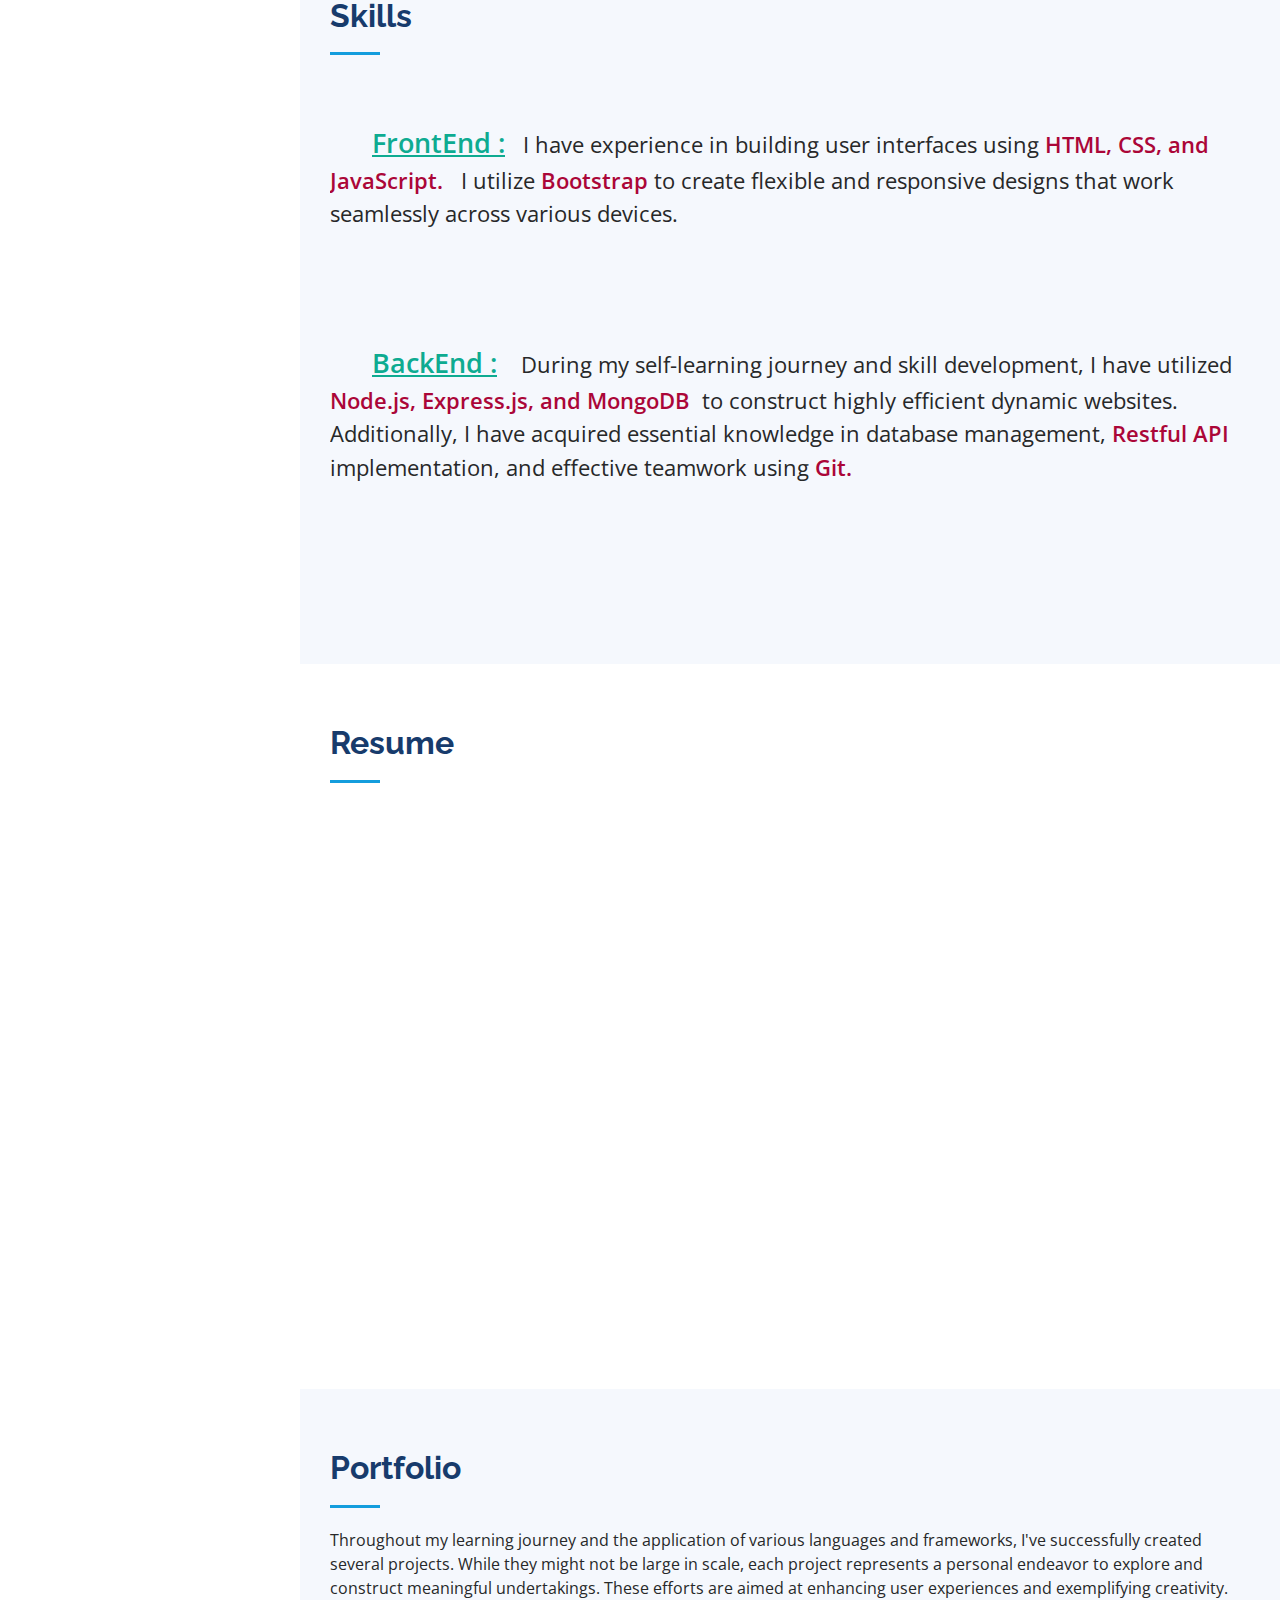
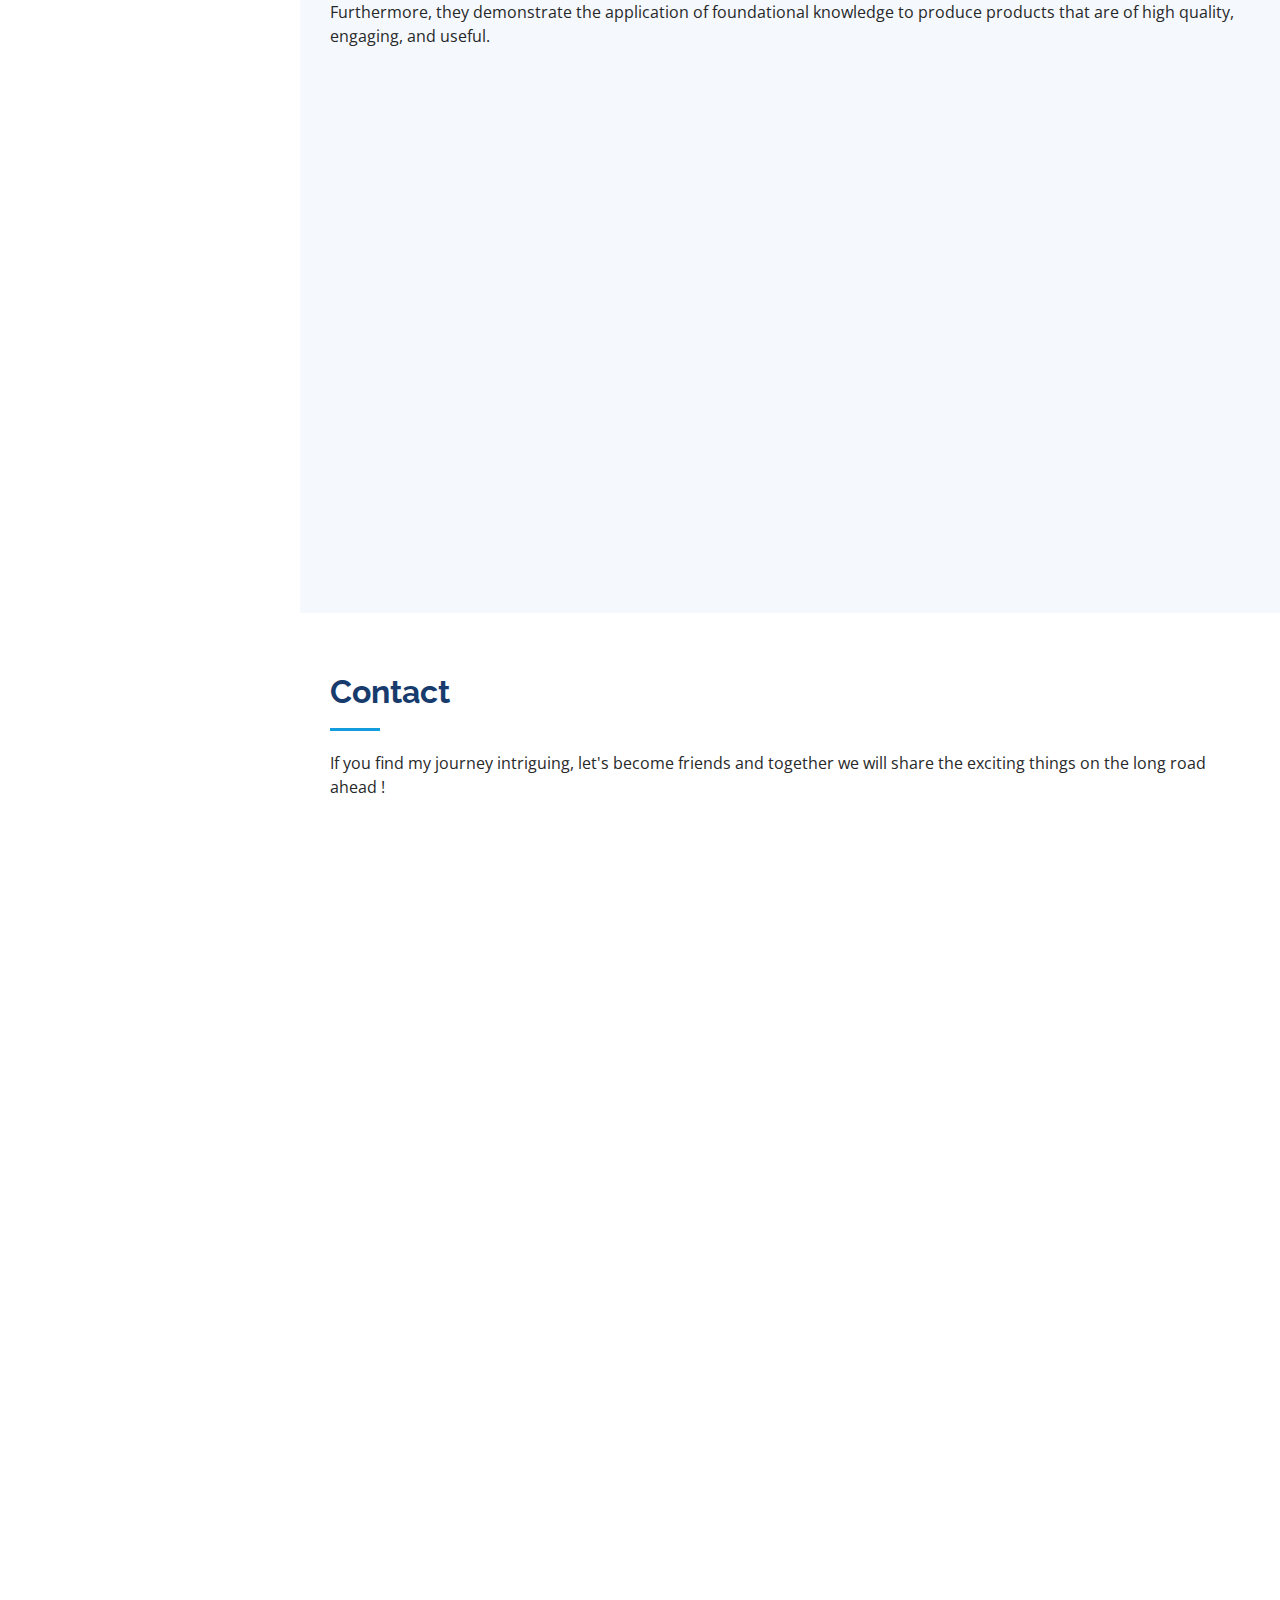
==== commit e6553b0f: "Change color Hero" ====
--- a/index.html
+++ b/index.html
@@ -63,12 +63,12 @@
             .title {                
                 color: transparent !important;       
                 background-color: #ffeaf1 !important; 
-                background-image: linear-gradient(78deg, #ffeaf1 26%, #47e5de 42%) !important; 
+                background-image: linear-gradient(135deg, #ffeaf1 50%, #47e5de 30% ) !important; 
                 background-clip: text !important; 
                 -webkit-background-clip: text !important;   
             }
             .sub-title {
-                color: #f75802 !important;  
+                color: #ee130bdd !important;  
             }           
             y
             
@@ -155,11 +155,11 @@
         <!-- ======= Hero Section ======= -->
         <section
             id="hero"
-            class="d-flex flex-column justify-content-center align-items-center"
+            class="d-flex flex-column justify-content-center align-items-center active"
         >
             <div class="hero-container" data-aos="fade-in">
                 <h1 class="title highlight-text">Le Dang Thuyet</h1>
-                <p class="highlight-text">
+                <p class="highlight-text">  
                     I'm
                     <span
                         class="typed sub-title"
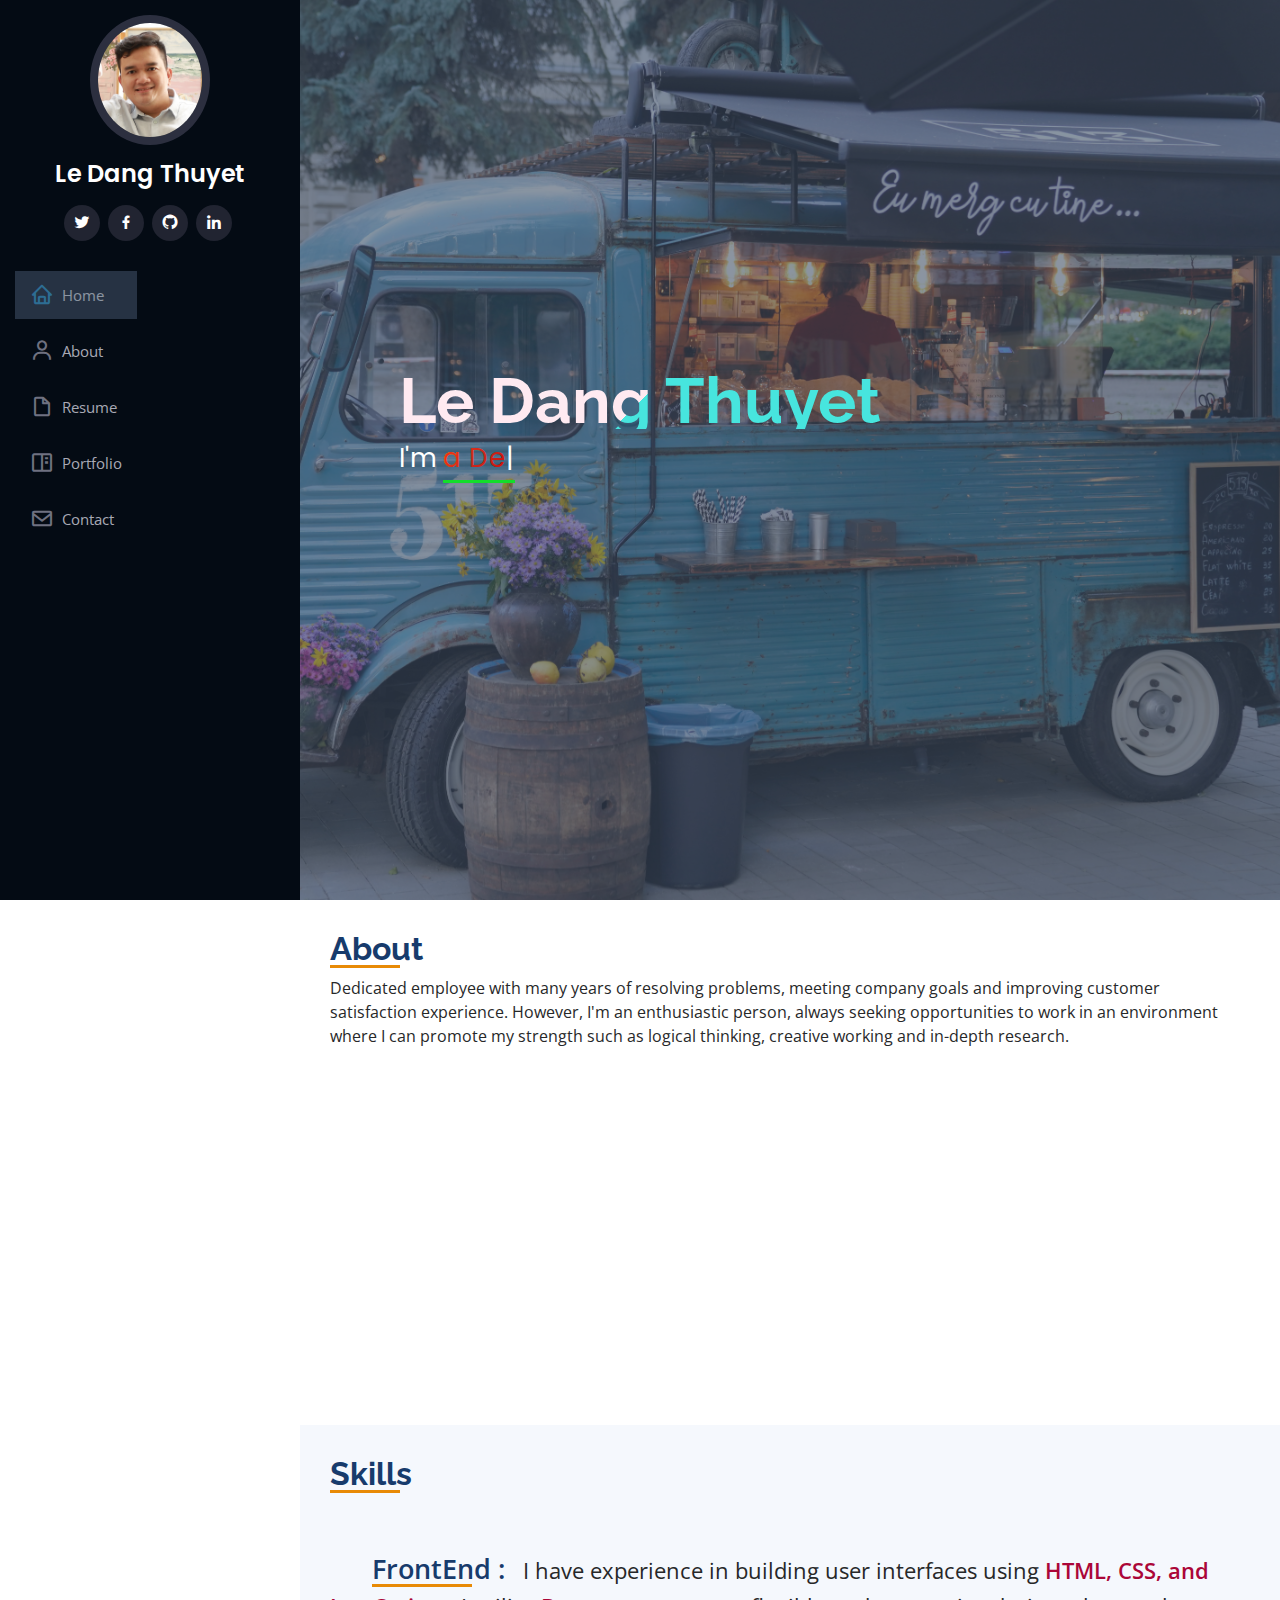
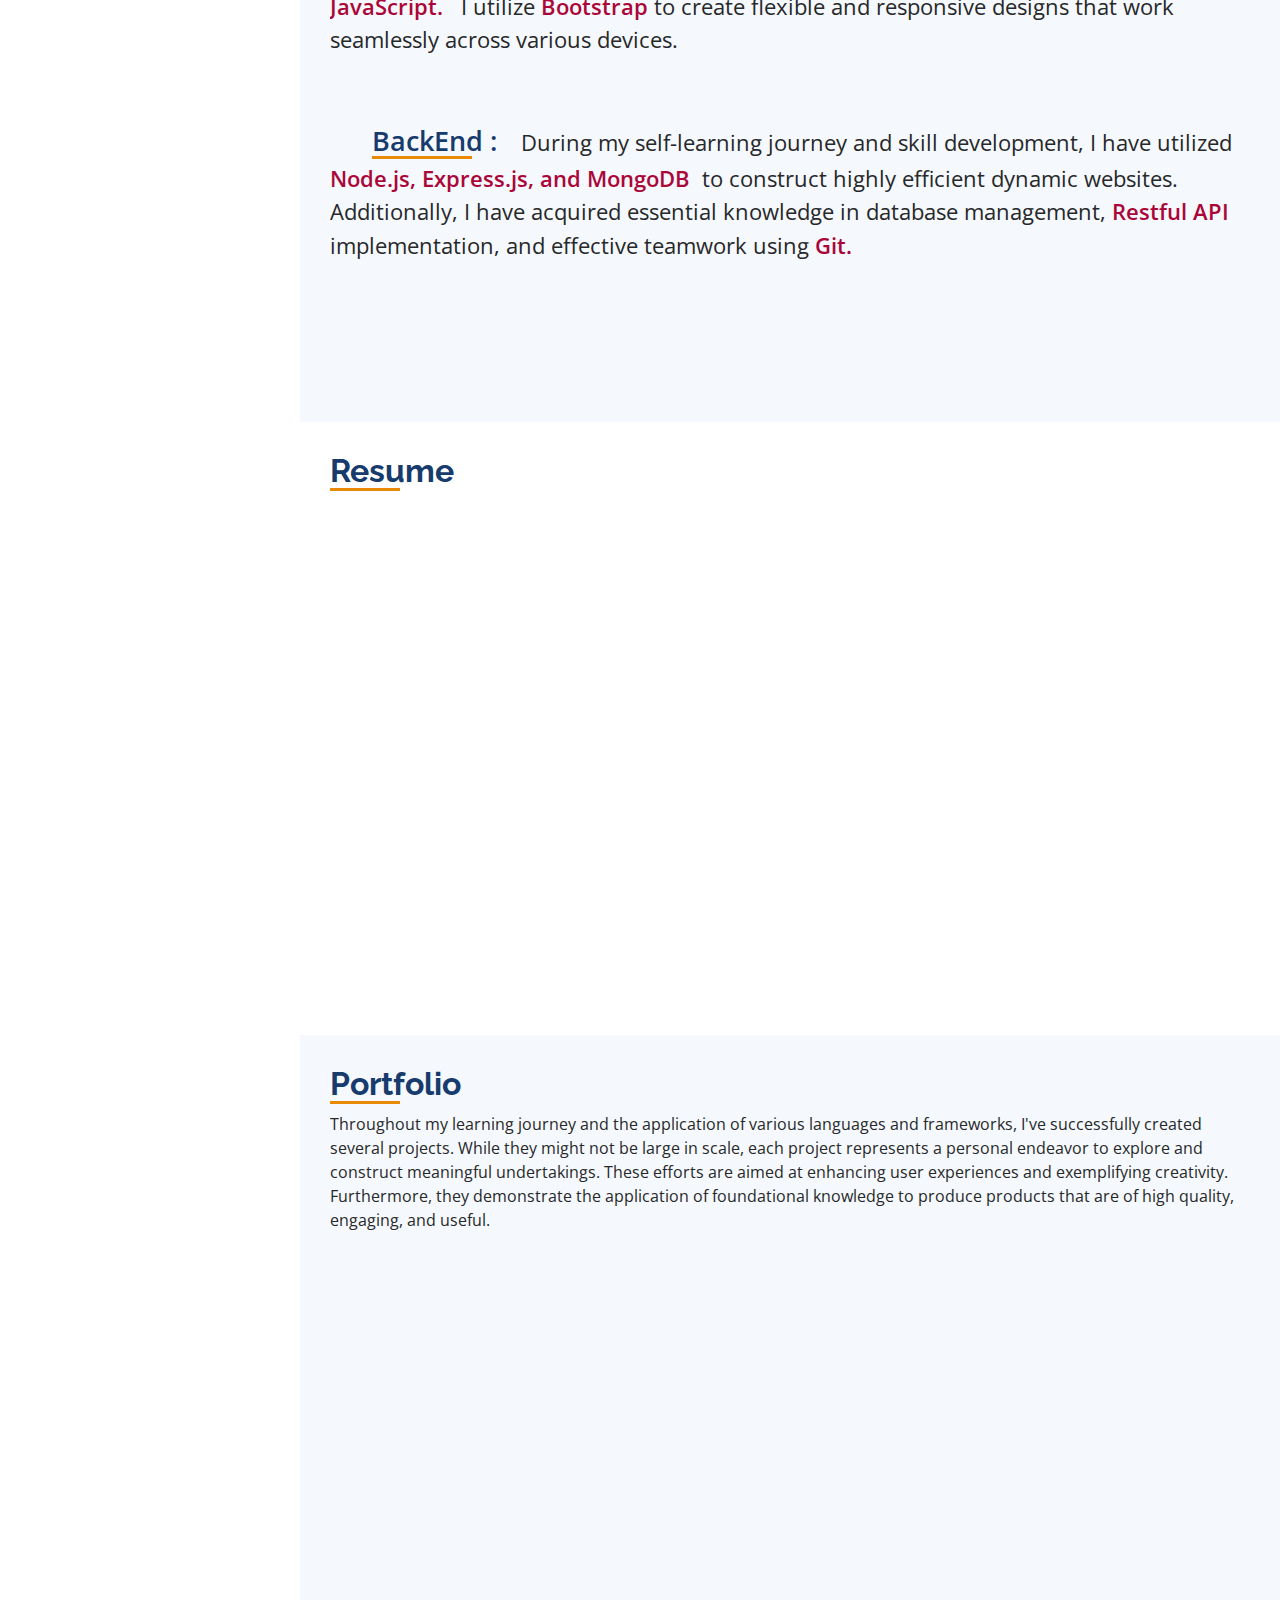
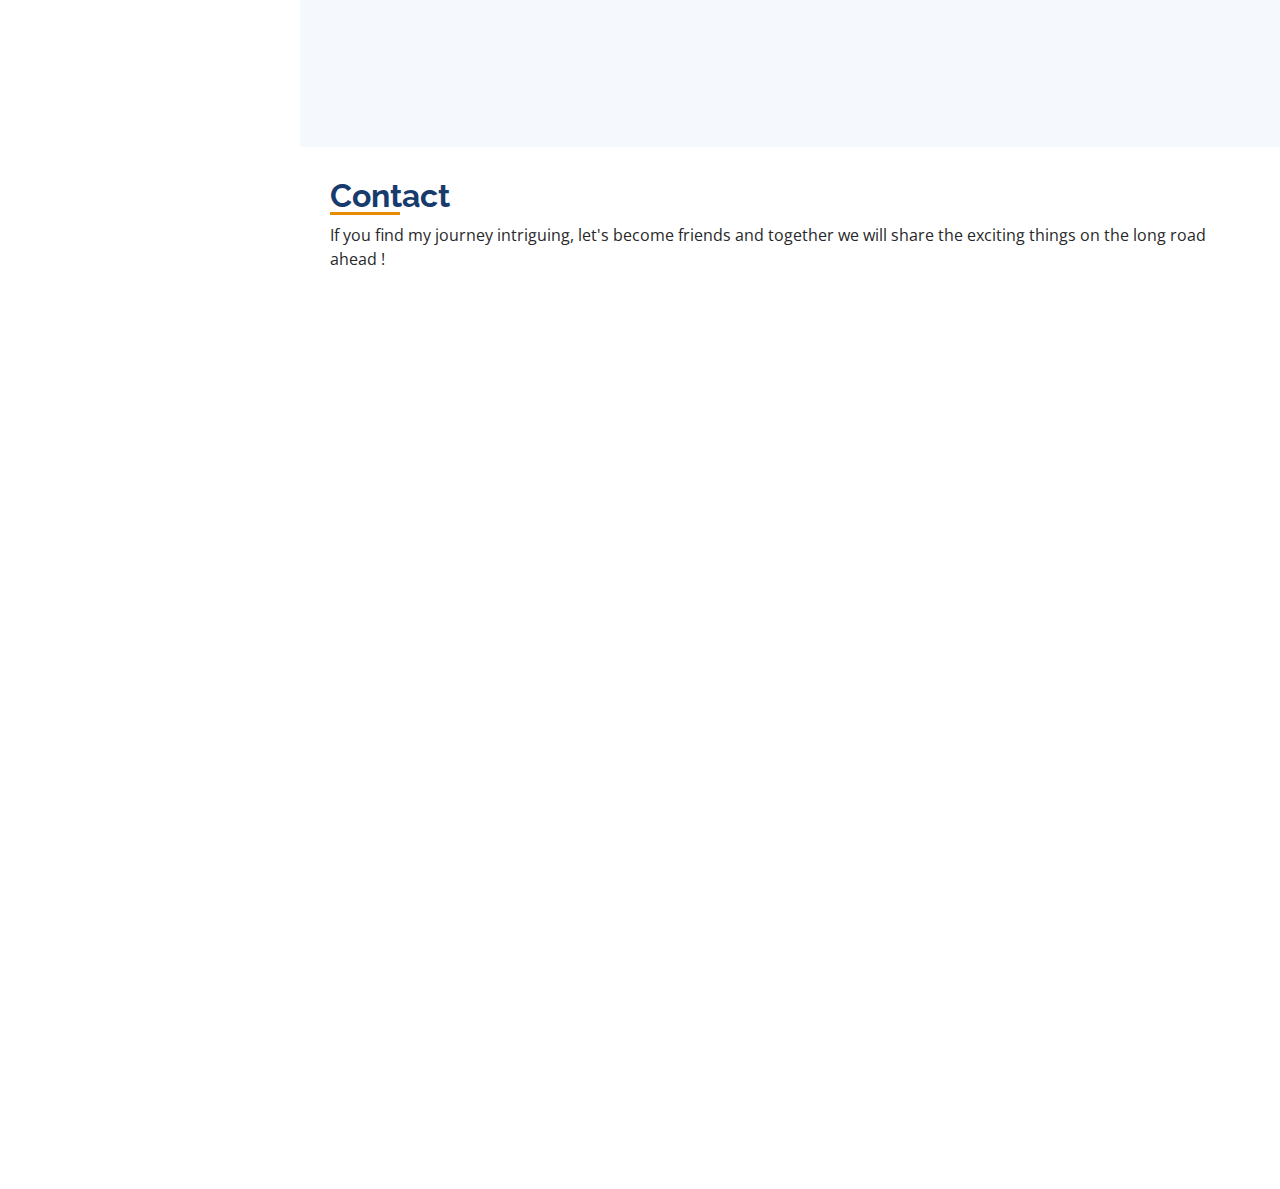
==== commit 27b9022d: "Edit Skill parts" ====
--- a/index.html
+++ b/index.html
@@ -51,10 +51,21 @@
                 color: rgb(171, 6, 56) !important;
             }
             .highlight-1 {
-                color: rgb(14,   171, 145) !important;
+                position: relative;
+                color: #173b6c!important;
                 font-size: 1.7rem;
-                font-weight: 600;
-                text-decoration: underline;
+                font-weight: 600;                
+            }
+
+            .highlight-1::after {
+                content: "";
+                position: absolute;
+                display: block;
+                width: 100px;
+                height: 3px;
+                background: #e88a06;
+                bottom: 0;
+                left: 0;
             }
             .highlight-2 {
                 color: rgb(14, 171, 145) !important;
@@ -255,11 +266,9 @@
                     <div class="section-title">
                         <h2>Skills</h2>
                         <div class="para-block">
-                            <pre class="paragraph">       <span class="highlight-1">FrontEnd :</span>   I have experience in building user interfaces using <span class="highlight">HTML, CSS, and JavaScript.</span>   I utilize <span class="highlight">Bootstrap</span> to create flexible and responsive designs that work seamlessly across various devices.</pre>                            
-                        </div>                        
-                        <div class="para-block">
-                            <pre class="paragraph">       <span class="highlight-1">BackEnd :</span>    During my self-learning journey and skill development, I have utilized <span class="highlight">Node.js, Express.js, and MongoDB</span>  to construct highly efficient dynamic websites. Additionally, I have acquired essential knowledge in database management, <span class="highlight">Restful API</span> implementation, and effective teamwork using <span class="highlight">Git.</span></pre>                            
-                        </div>
+                            <pre class="paragraph">       <span class="highlight-1">FrontEnd :</span>   I have experience in building user interfaces using <span class="highlight">HTML, CSS, and JavaScript.</span>   I utilize <span class="highlight">Bootstrap</span> to create flexible and responsive designs that work seamlessly across various devices.</pre>
+                            <pre class="paragraph">       <span class="highlight-1">BackEnd :</span>    During my self-learning journey and skill development, I have utilized <span class="highlight">Node.js, Express.js, and MongoDB</span>  to construct highly efficient dynamic websites. Additionally, I have acquired essential knowledge in database management, <span class="highlight">Restful API</span> implementation, and effective teamwork using <span class="highlight">Git.</span></pre>                             
+                        </div>                 
                     </div>
                     <div class="row skills-content">
                         <div class="col-lg-12 d-flex justify-content-center " data-aos="fade-up">
--- a/assets/css/style.css
+++ b/assets/css/style.css
@@ -324,7 +324,7 @@
 # Sections General
 --------------------------------------------------------------*/
 section {
-    padding: 60px 0;
+    padding: 20px 0;
     overflow: hidden;
 }
 
@@ -333,25 +333,29 @@
 }
 
 .section-title {
-    padding-bottom: 30px;
+    padding-bottom: 20px;
 }
 
 .section-title h2 {
     font-size: 32px;
     font-weight: bold;
-    margin-bottom: 20px;
-    padding-bottom: 20px;
+    margin-top: 10px;
+    /* margin-bottom: 20px; */
+    /* padding-bottom: 20px; */
     position: relative;
     color: #173b6c;
+}
+.skills-content {
+    padding-bottom: 30px;
 }
 
 .section-title h2::after {
     content: "";
     position: absolute;
     display: block;
-    width: 50px;
+    width: 70px;
     height: 3px;
-    background: #149ddd;
+    background: #e88a06;
     bottom: 0;
     left: 0;
 }
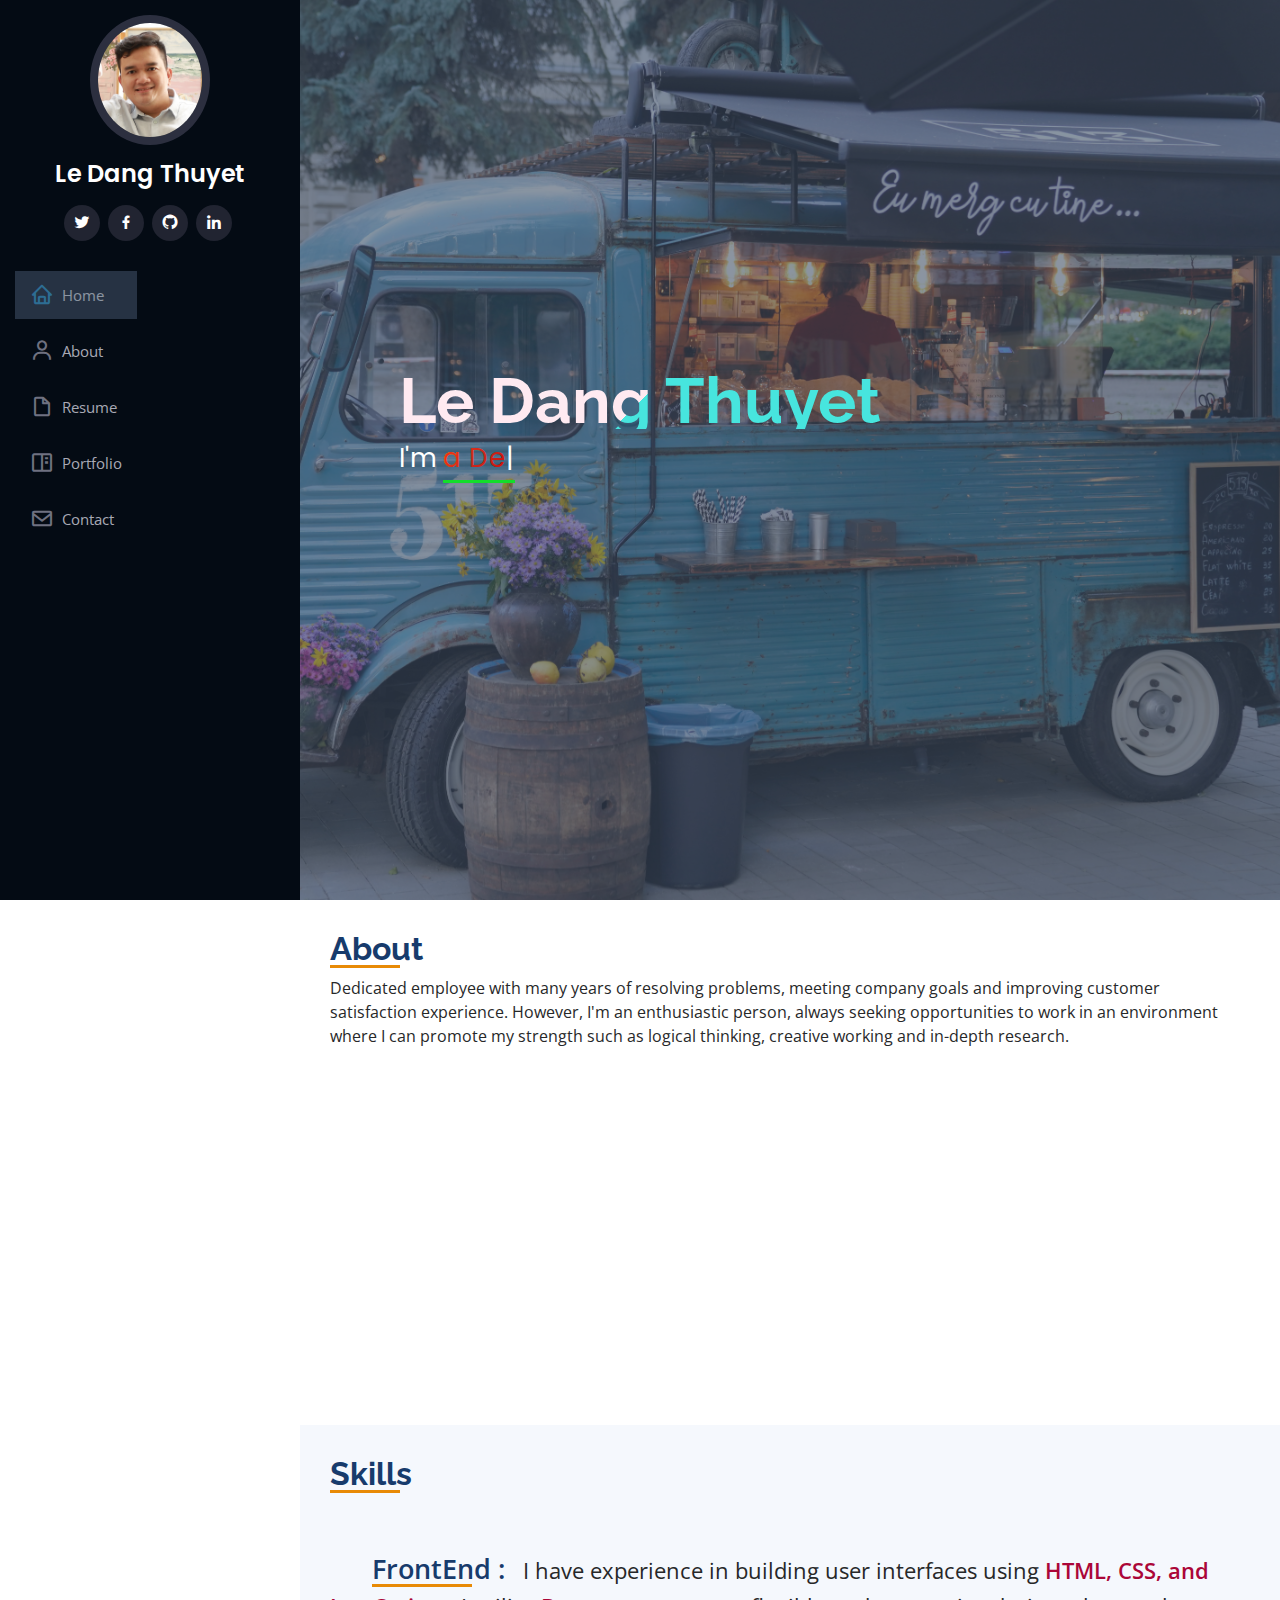
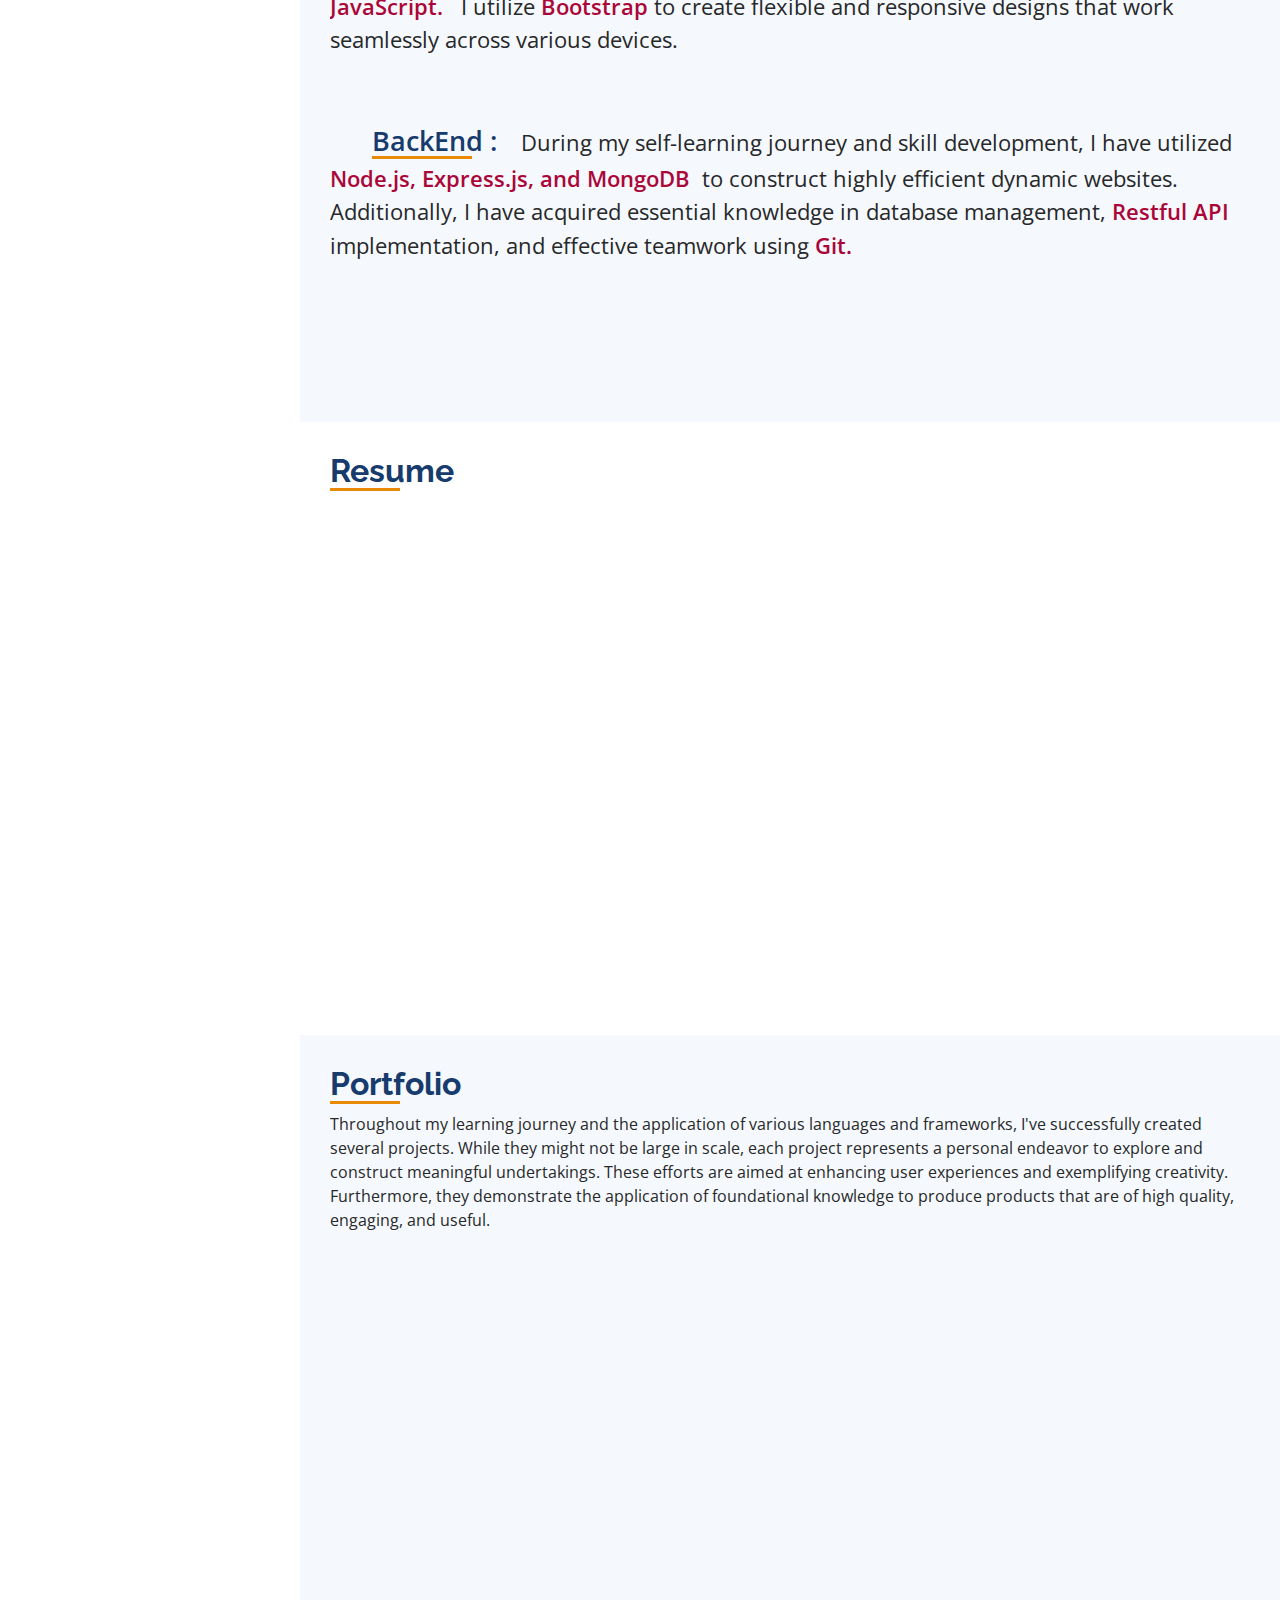
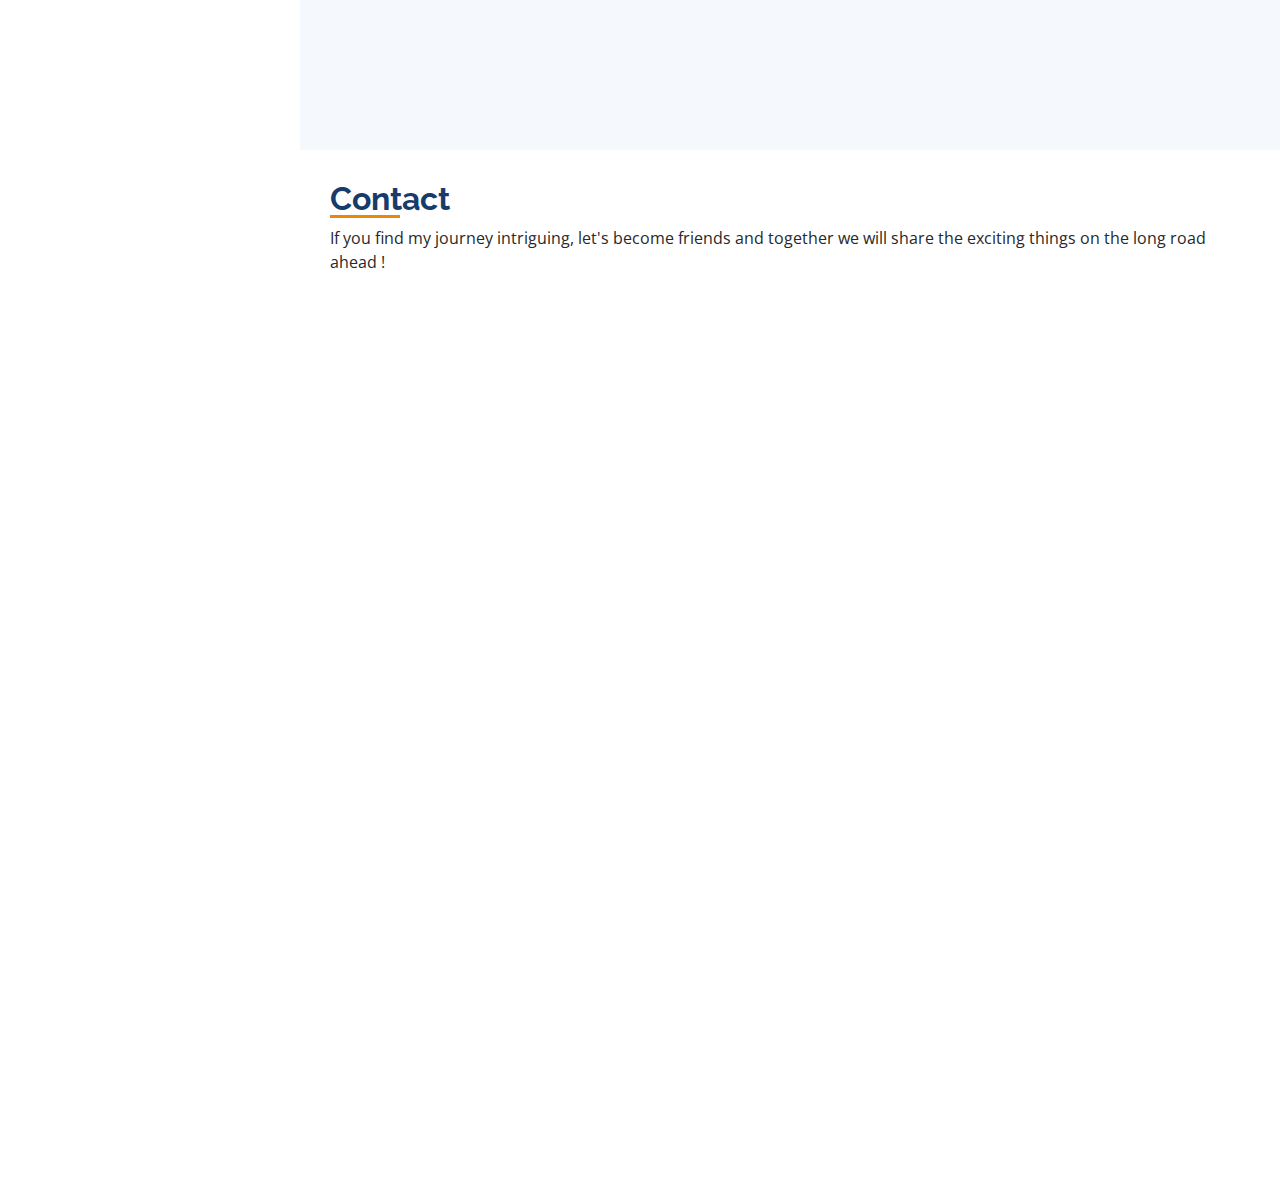
==== commit 3c71b058: "Updated Thankyou Letter Project" ====
--- a/index.html
+++ b/index.html
@@ -489,9 +489,34 @@
                                     ></a>
                                 </div>
                             </div>
-                        </div>
-
-                                                     
+                        </div>  
+                        
+                         <!-- ==== Thankyou Letter =====-->                        
+                         <div
+                         class="col-lg-4 col-md-6 portfolio-item filter-app"
+                     >
+                         <div class="portfolio-wrap">
+                             <img
+                                 src="./assets/img/portfolio/thankyou_2.png"
+                                 class="img-fluid"
+                                 alt=""
+                             />
+                             <div class="portfolio-links">
+                                 <a
+                                     href="./assets/img/portfolio/thankyou_2.png"
+                                     data-gallery="portfolioGallery"
+                                     class="portfolio-lightbox"
+                                     title="Solar System"
+                                     ><i class="bx bx-plus"></i
+                                 ></a>
+                                 <a
+                                     href="./portfolio/thankyou_letter.html"
+                                     title="Thank You Letter"
+                                     ><i class="bx bx-link"></i
+                                 ></a>
+                             </div>
+                         </div>
+                     </div>  
                     </div>
                 </div>
             </section>
@@ -615,7 +640,7 @@
         ><i class="bi bi-arrow-up-short"></i
         ></a>
 
-        <!-- Vendor JS Files -->
+        <!-- JS Files -->
         <script src="assets/vendor/purecounter/purecounter_vanilla.js"></script>
         <script src="assets/vendor/aos/aos.js"></script>
         <script src="assets/vendor/bootstrap/js/bootstrap.bundle.min.js"></script>
@@ -626,7 +651,7 @@
         <script src="assets/vendor/waypoints/noframework.waypoints.js"></script>
         <script src="assets/vendor/php-email-form/validate.js"></script>
 
-        <!-- Template Main JS File -->
-        <script src="assets/js/main.js"></script>
+        <!-- Main JS File -->
+        <script src="assets/js/app.js"></script>
     </body>
 </html>
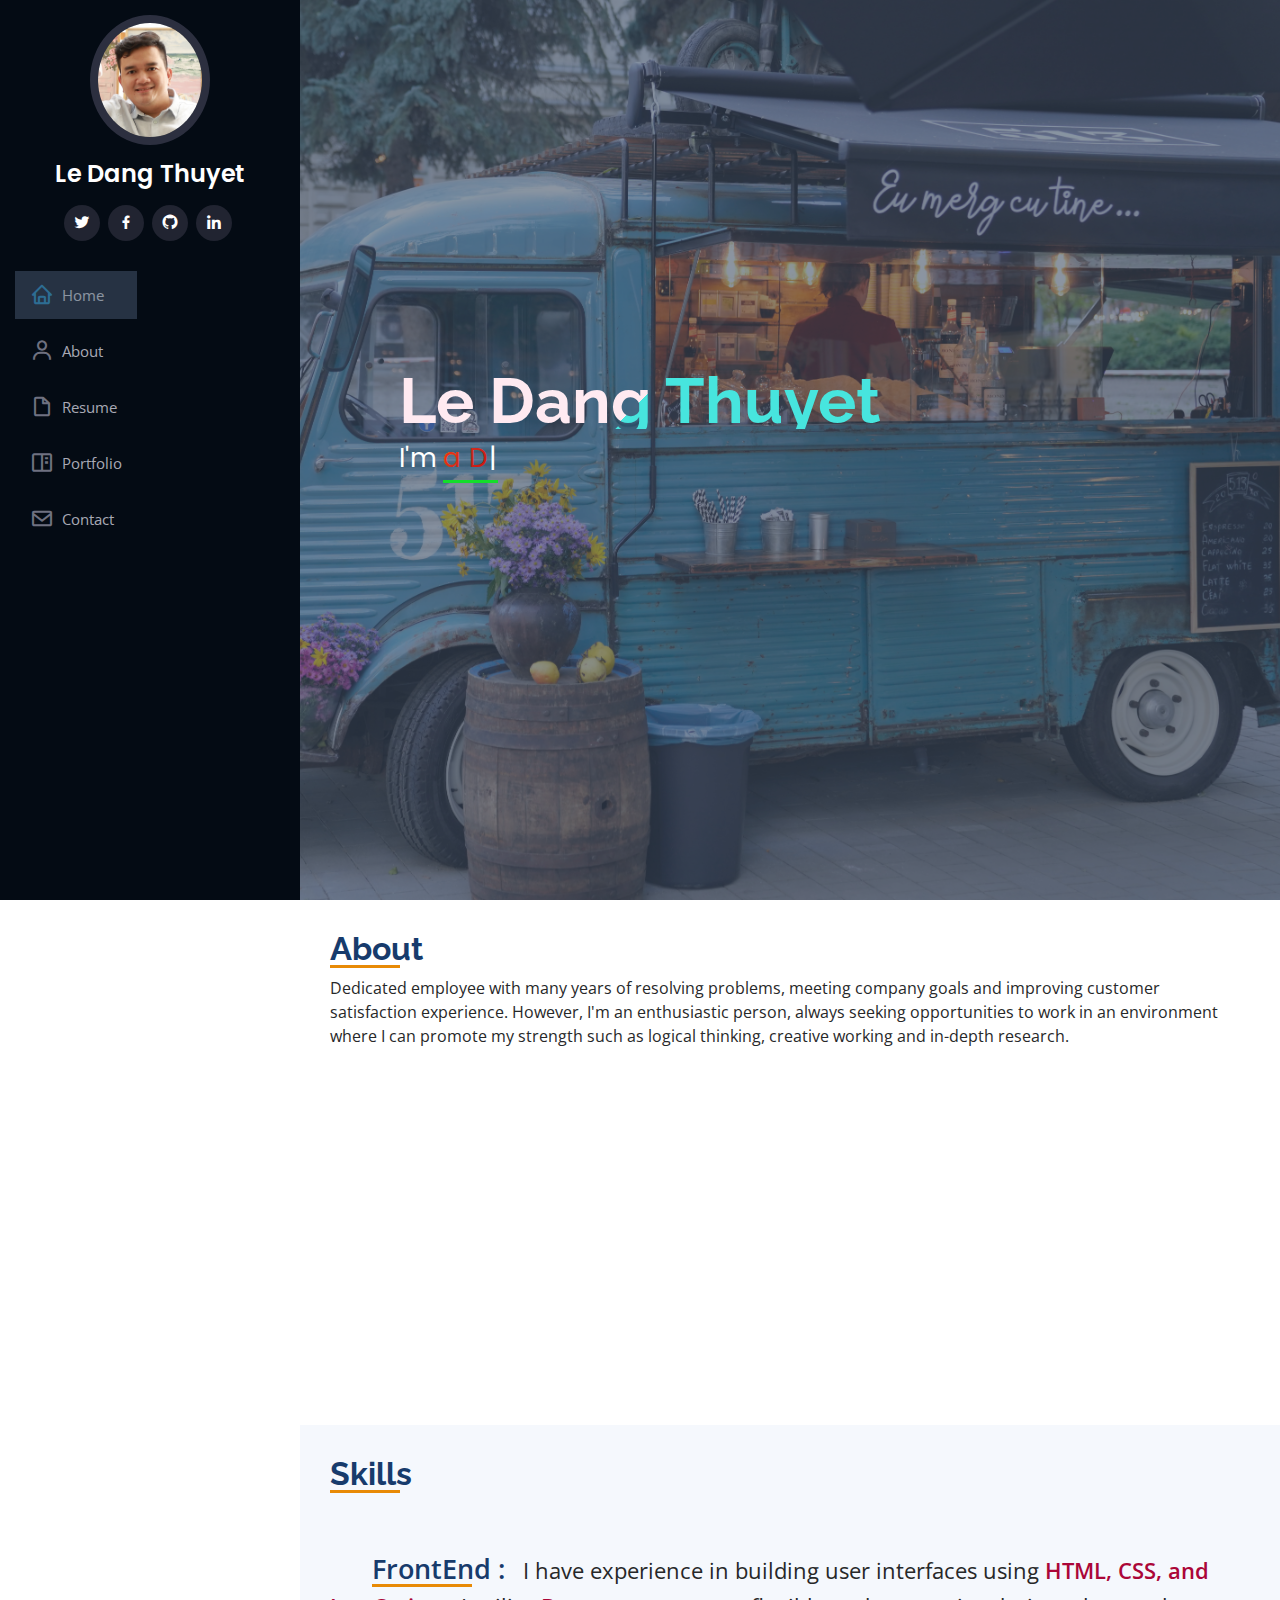
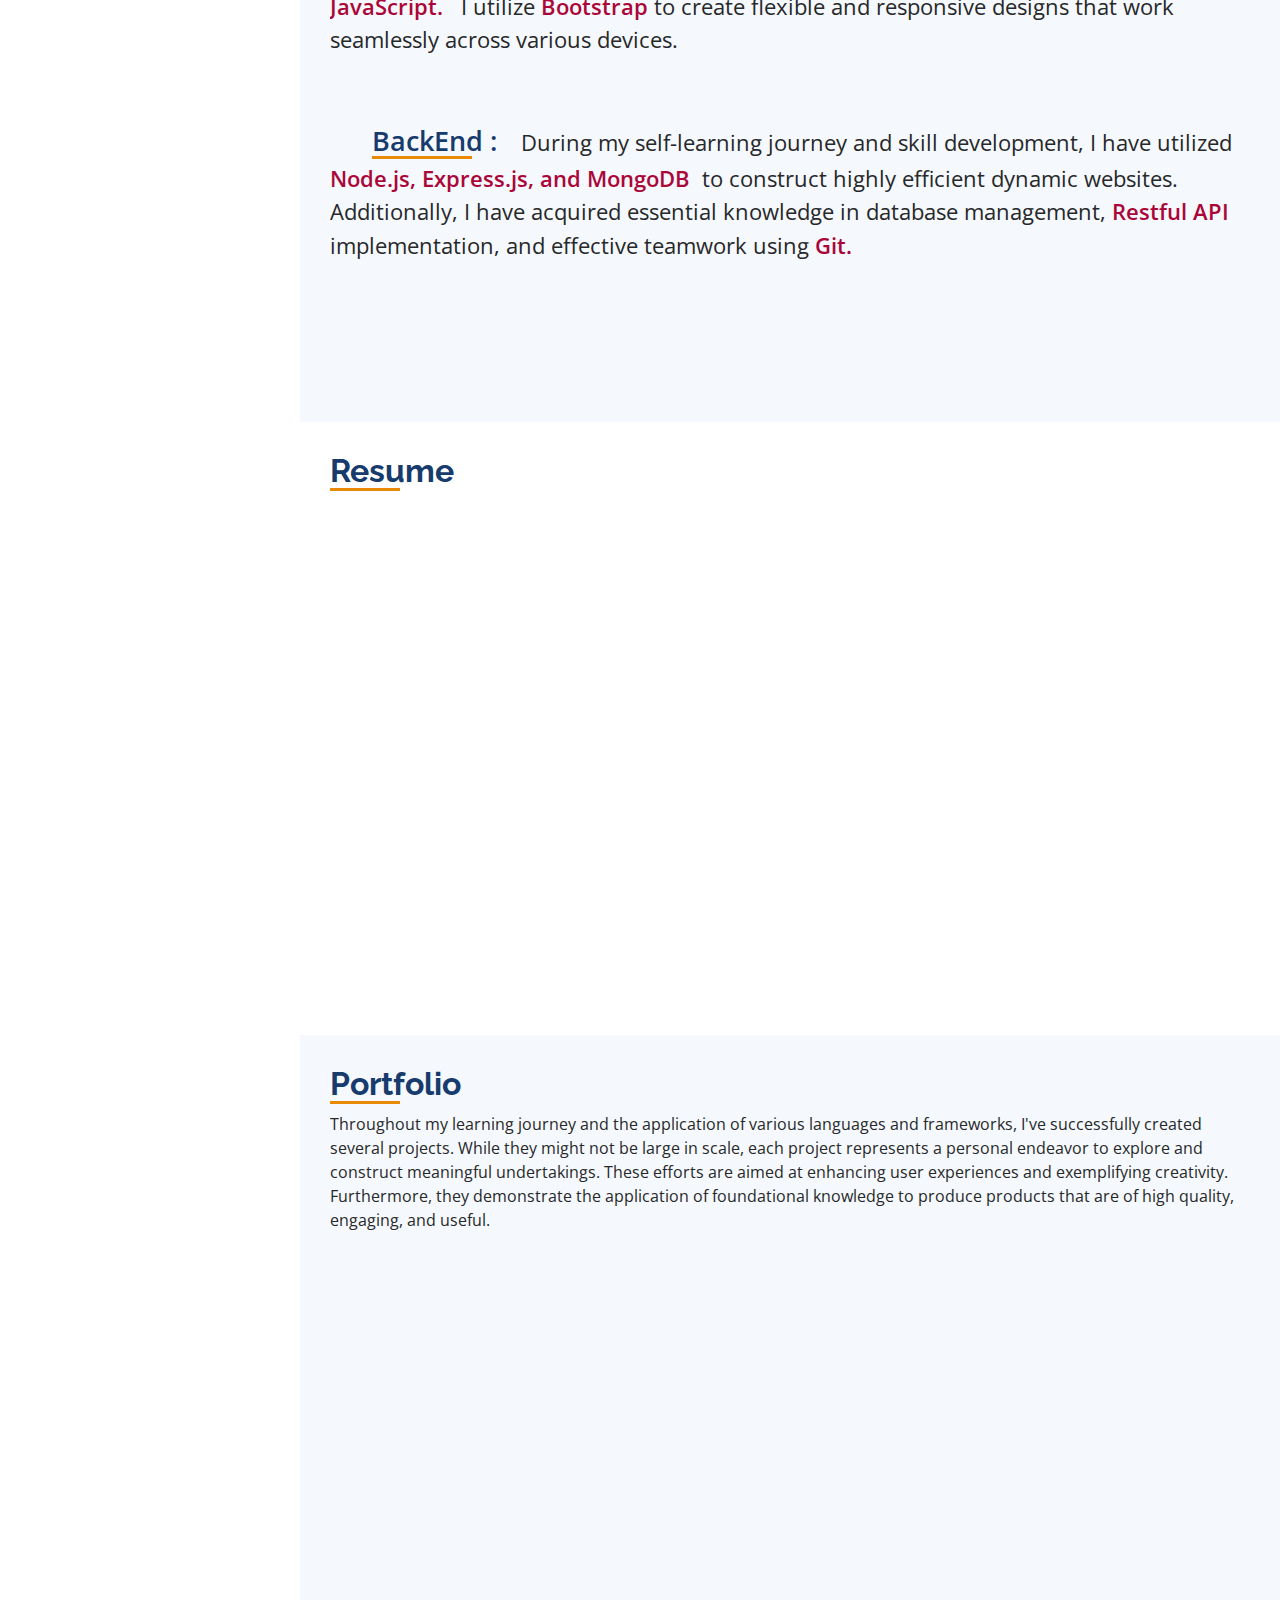
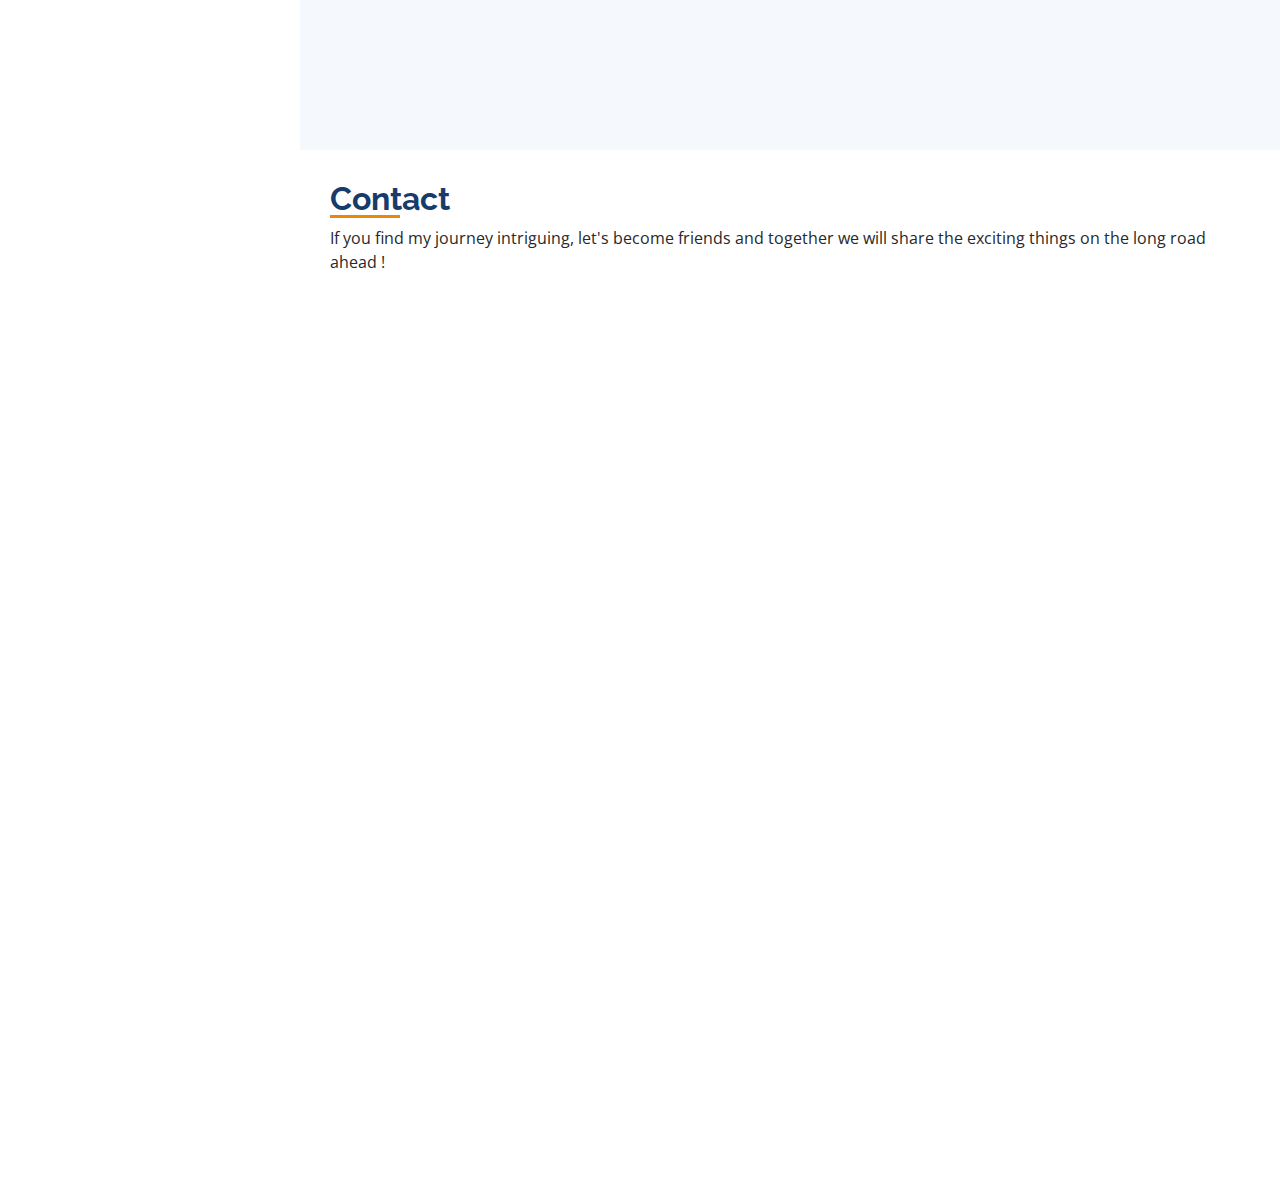
==== commit bda93357: "Update index.html" ====
--- a/index.html
+++ b/index.html
@@ -343,7 +343,7 @@
                                         <span class="highlight-2">Hoiana - 2020</span> : Employee of the Year - Engineer Department.
                                     </li>
                                     <li>
-                                        <span class="highlight-2">FDC - CTC group - 2012</span>  : Best Employee of the Year - Equipment Department.
+                                        <span class="highlight-2">CTC group - 2018</span>  : Best Employee of the Year - Equipment Department.
                                     </li>
                                                                       
                                 </ul>
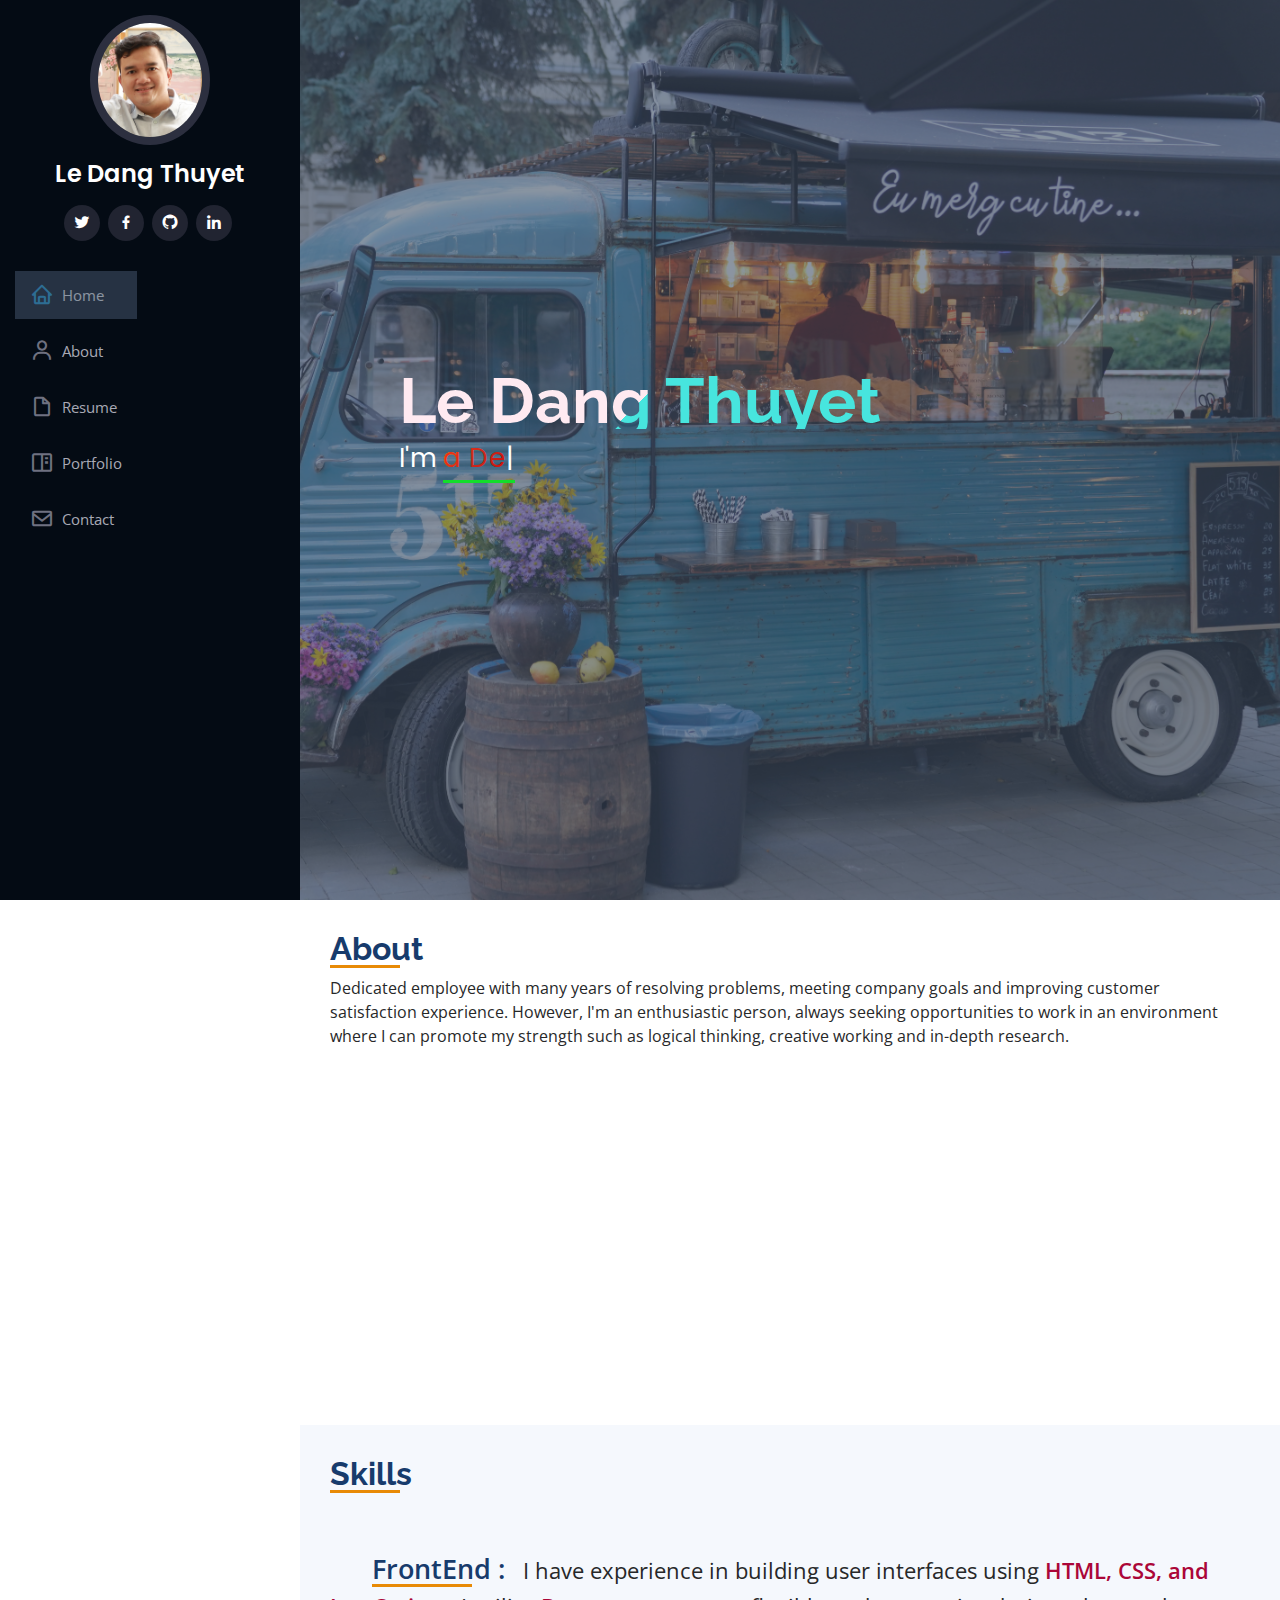
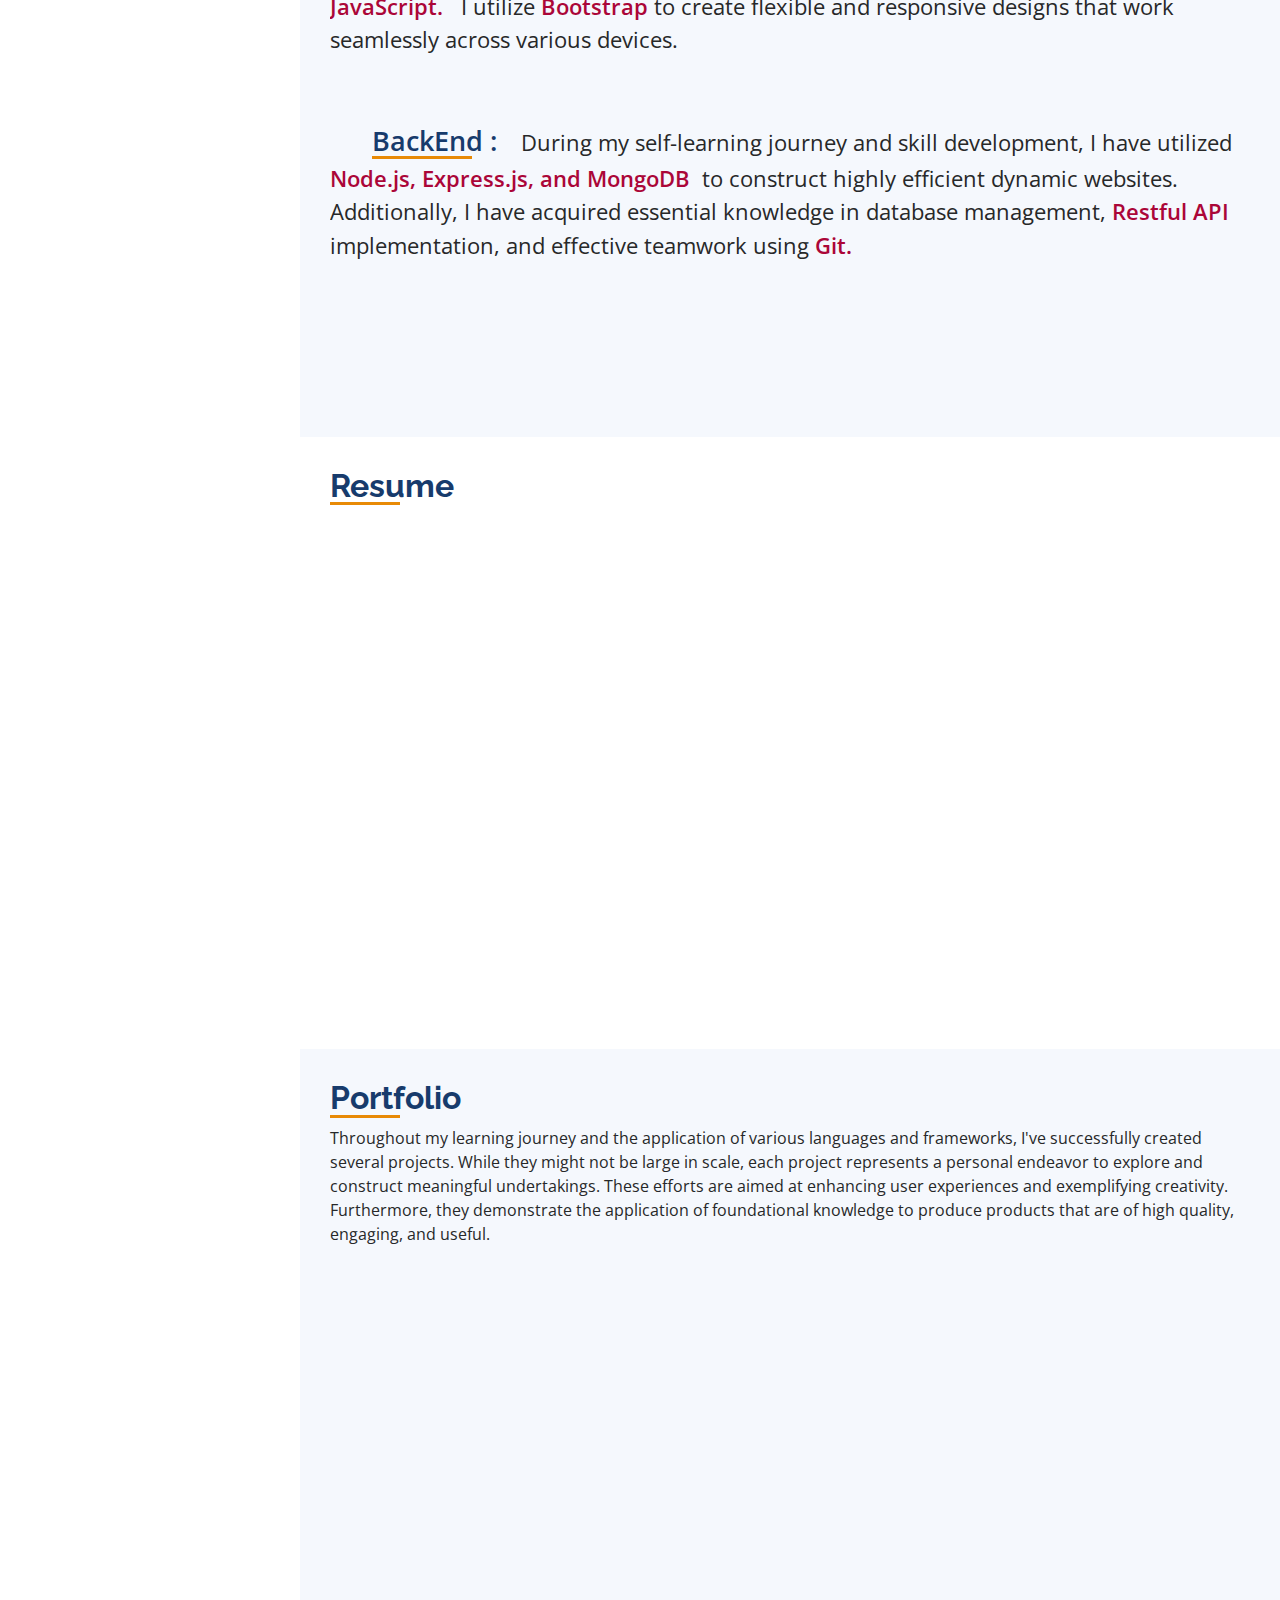
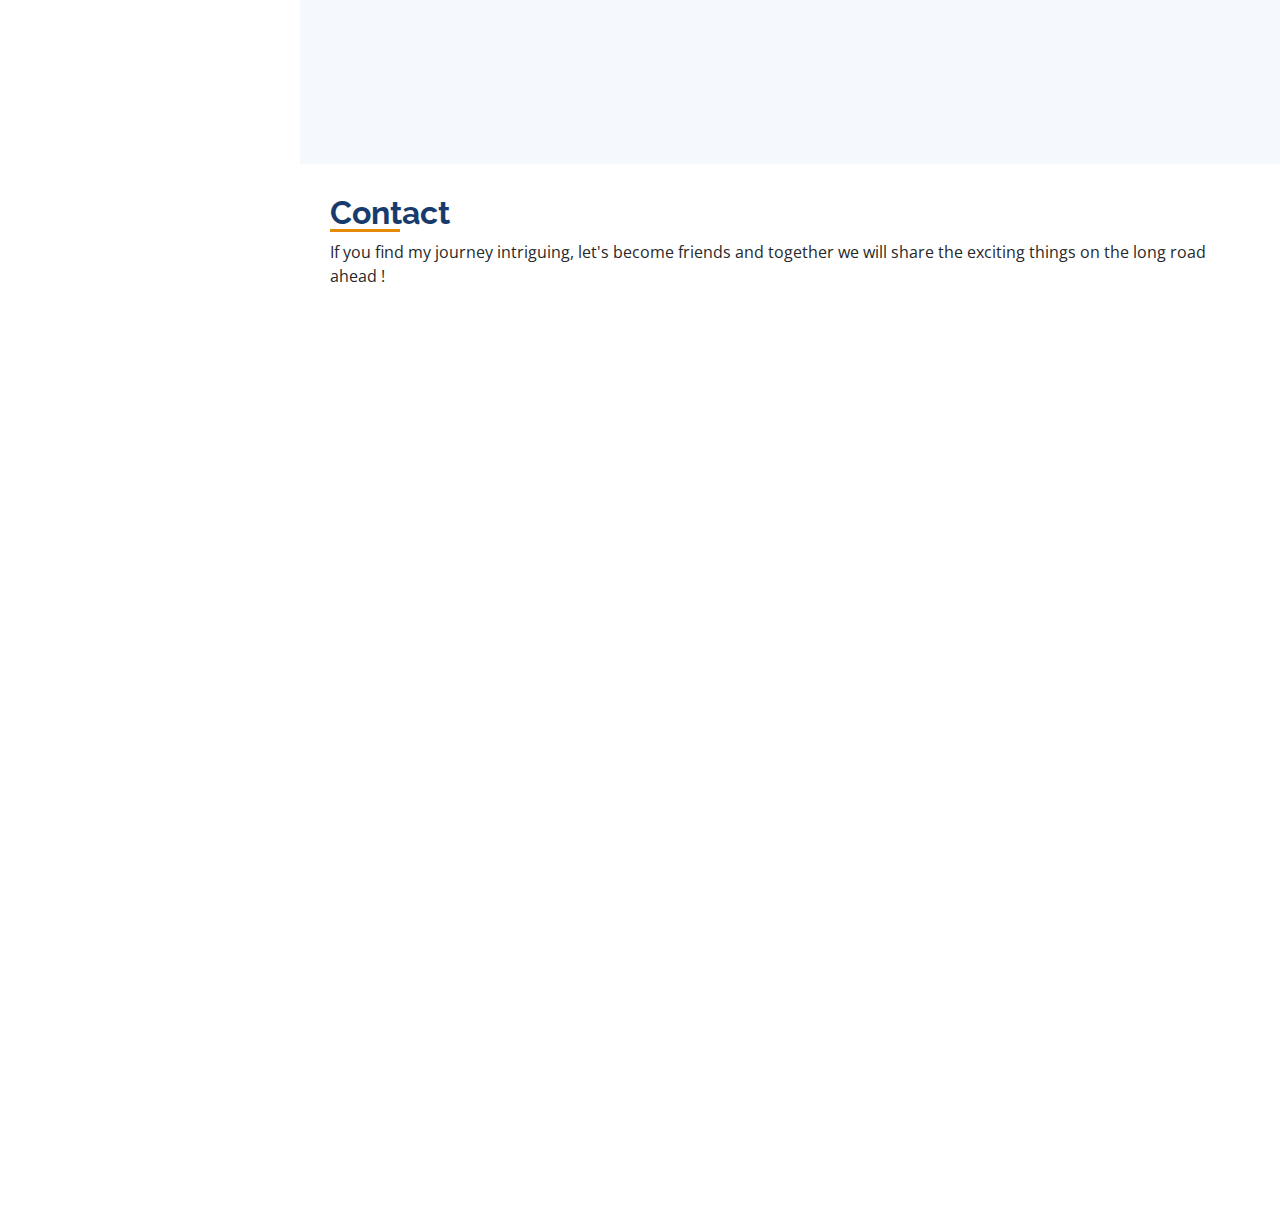
==== commit 411f0c23: "Edit Skill Part" ====
--- a/index.html
+++ b/index.html
@@ -272,7 +272,9 @@
                     </div>
                     <div class="row skills-content">
                         <div class="col-lg-12 d-flex justify-content-center " data-aos="fade-up">
-                            <div class="col-md-10 col-lg-12 d-flex justify-content-center gap-3"><a href="https://www.cprogramming.com/" target="_blank" rel="noreferrer"> <img src="https://raw.githubusercontent.com/devicons/devicon/master/icons/c/c-original.svg" alt="c" width="40" height="40"/> </a> <a href="https://www.w3schools.com/css/" target="_blank" rel="noreferrer"> <img src="https://raw.githubusercontent.com/devicons/devicon/master/icons/css3/css3-original-wordmark.svg" alt="css3" width="40" height="40"/> </a> <a href="https://www.w3.org/html/" target="_blank" rel="noreferrer"> <img src="https://raw.githubusercontent.com/devicons/devicon/master/icons/html5/html5-original-wordmark.svg" alt="html5" width="40" height="40"/> </a> <a href="https://developer.mozilla.org/en-US/docs/Web/JavaScript" target="_blank" rel="noreferrer"> <img src="https://raw.githubusercontent.com/devicons/devicon/master/icons/javascript/javascript-original.svg" alt="javascript" width="40" height="40"/> </a> <a href="https://www.mongodb.com/" target="_blank" rel="noreferrer"> <img src="https://raw.githubusercontent.com/devicons/devicon/master/icons/mongodb/mongodb-original-wordmark.svg" alt="mongodb" width="40" height="40"/> </a> <a href="https://nodejs.org" target="_blank" rel="noreferrer"> <img src="https://raw.githubusercontent.com/devicons/devicon/master/icons/nodejs/nodejs-original-wordmark.svg" alt="nodejs" width="40" height="40"/> </a> <a href="https://www.python.org" target="_blank" rel="noreferrer"> <img src="https://raw.githubusercontent.com/devicons/devicon/master/icons/python/python-original.svg" alt="python" width="40" height="40"/> </a> <a href="https://www.typescriptlang.org/" target="_blank" rel="noreferrer"> <img src="https://raw.githubusercontent.com/devicons/devicon/master/icons/typescript/typescript-original.svg" alt="typescript" width="40" height="40"/> </a>    </div>                        
+                            <div class="col-md-10 col-lg-12 d-flex justify-content-center gap-3">
+                                <a href="https://www.cprogramming.com/" target="_blank" rel="noreferrer"> <img src="https://raw.githubusercontent.com/devicons/devicon/master/icons/c/c-original.svg" alt="c" width="50" height="50"/> </a> <a href="https://www.w3schools.com/css/" target="_blank" rel="noreferrer"> <img src="https://raw.githubusercontent.com/devicons/devicon/master/icons/css3/css3-original-wordmark.svg" alt="css3" width="50" height="50"/> </a> <a href="https://www.figma.com/" target="_blank" rel="noreferrer"> <img src="https://www.vectorlogo.zone/logos/figma/figma-icon.svg" alt="figma" width="50" height="50"/> </a> <a href="https://git-scm.com/" target="_blank" rel="noreferrer"> <img src="https://www.vectorlogo.zone/logos/git-scm/git-scm-icon.svg" alt="git" width="50" height="50"/> </a> <a href="https://www.w3.org/html/" target="_blank" rel="noreferrer"> <img src="https://raw.githubusercontent.com/devicons/devicon/master/icons/html5/html5-original-wordmark.svg" alt="html5" width="50" height="50"/> </a> <a href="https://developer.mozilla.org/en-US/docs/Web/JavaScript" target="_blank" rel="noreferrer"> <img src="https://raw.githubusercontent.com/devicons/devicon/master/icons/javascript/javascript-original.svg" alt="javascript" width="50" height="50"/> </a> <a href="https://www.mongodb.com/" target="_blank" rel="noreferrer"> <img src="https://raw.githubusercontent.com/devicons/devicon/master/icons/mongodb/mongodb-original-wordmark.svg" alt="mongodb" width="50" height="50"/> </a> <a href="https://nodejs.org" target="_blank" rel="noreferrer"> <img src="https://raw.githubusercontent.com/devicons/devicon/master/icons/nodejs/nodejs-original-wordmark.svg" alt="nodejs" width="50" height="50"/> </a> <a href="https://postman.com" target="_blank" rel="noreferrer"> <img src="https://www.vectorlogo.zone/logos/getpostman/getpostman-icon.svg" alt="postman" width="50" height="50"/> </a> <a href="https://www.python.org" target="_blank" rel="noreferrer"> <img src="https://raw.githubusercontent.com/devicons/devicon/master/icons/python/python-original.svg" alt="python" width="50" height="50"/> </a> <a href="https://redux.js.org" target="_blank" rel="noreferrer"> <img src="https://raw.githubusercontent.com/devicons/devicon/master/icons/redux/redux-original.svg" alt="redux" width="50" height="50"/> </a> <a href="https://www.typescriptlang.org/" target="_blank" rel="noreferrer"> <img src="https://raw.githubusercontent.com/devicons/devicon/master/icons/typescript/typescript-original.svg" alt="typescript" width="50" height="50"/> </a> <a href="https://webpack.js.org" target="_blank" rel="noreferrer"> <img src="https://raw.githubusercontent.com/devicons/devicon/d00d0969292a6569d45b06d3f350f463a0107b0d/icons/webpack/webpack-original-wordmark.svg" alt="webpack" width="50" height="50"/> </a>
+                            </div>                        
                              
                         </div>
                     </div>                    
@@ -343,7 +345,7 @@
                                         <span class="highlight-2">Hoiana - 2020</span> : Employee of the Year - Engineer Department.
                                     </li>
                                     <li>
-                                        <span class="highlight-2">CTC group - 2018</span>  : Best Employee of the Year - Equipment Department.
+                                        <span class="highlight-2">FDC - CTC group - 2012</span>  : Best Employee of the Year - Equipment Department.
                                     </li>
                                                                       
                                 </ul>
